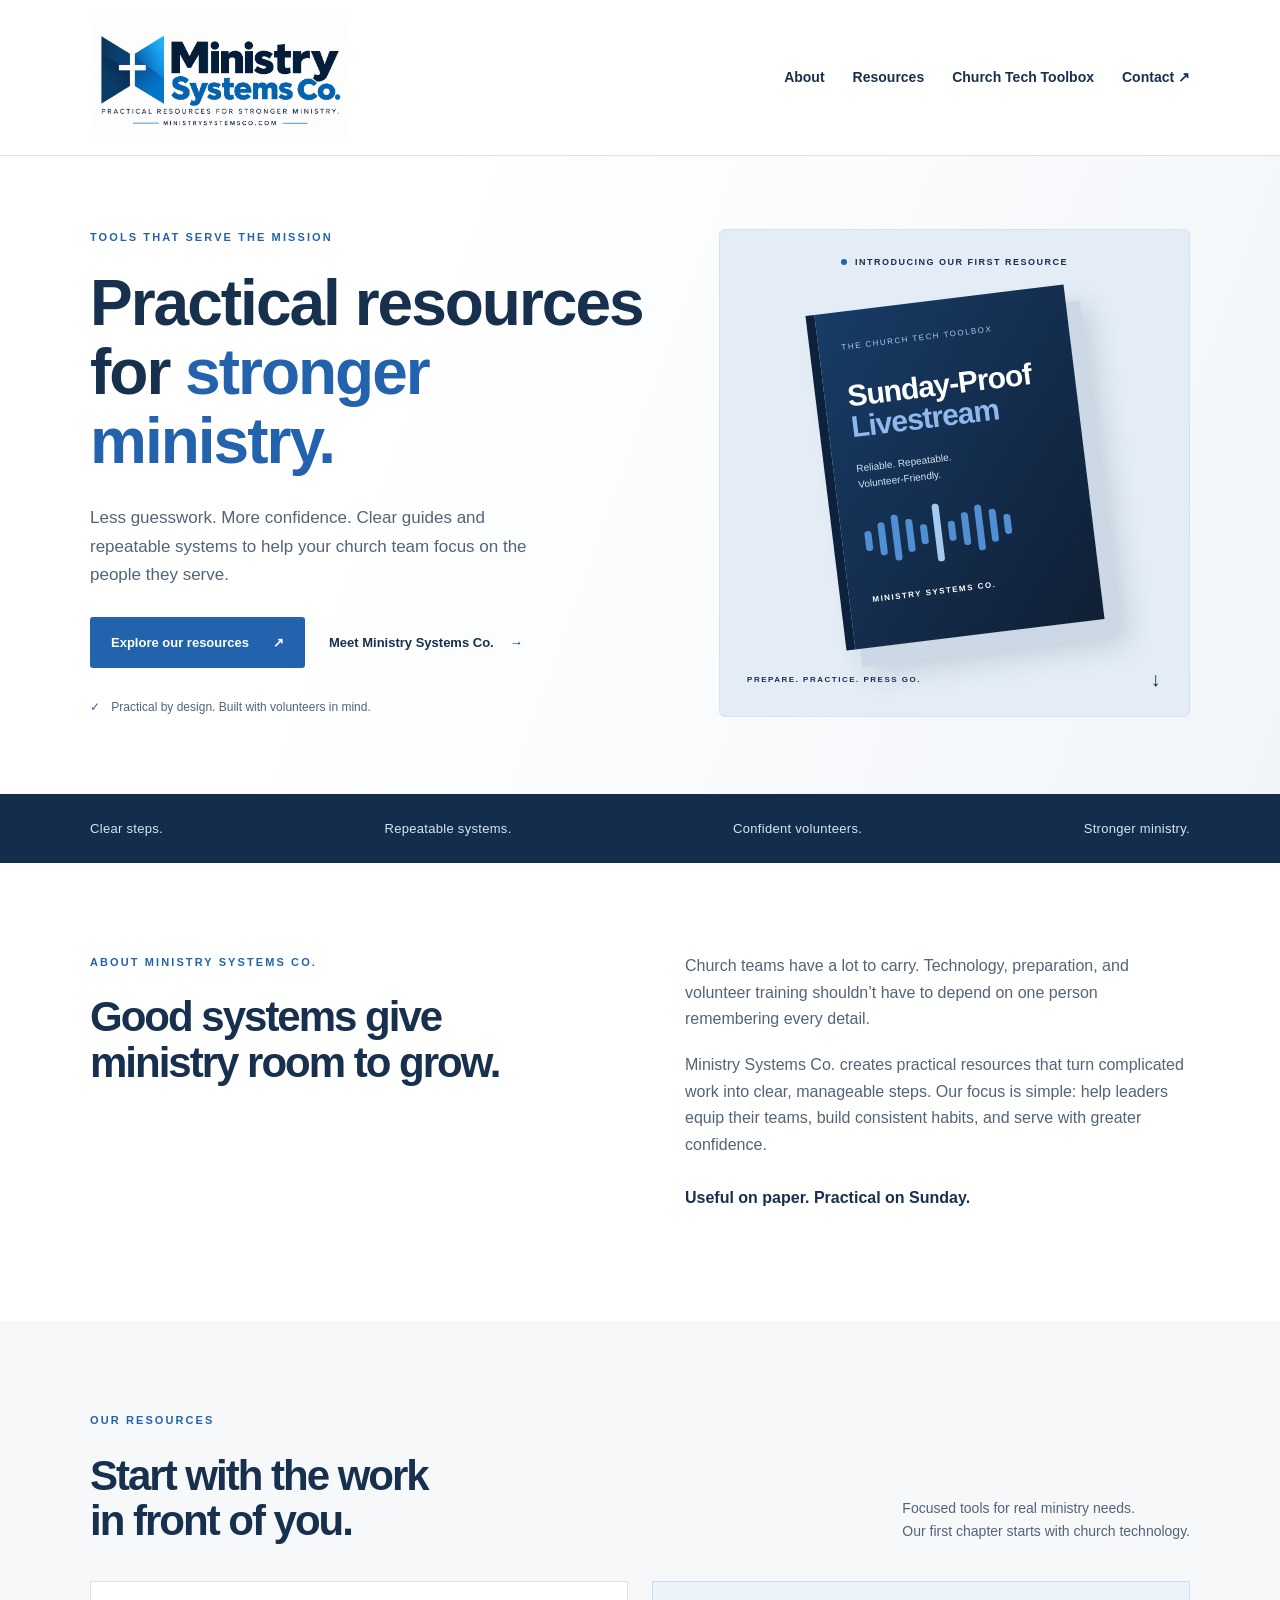
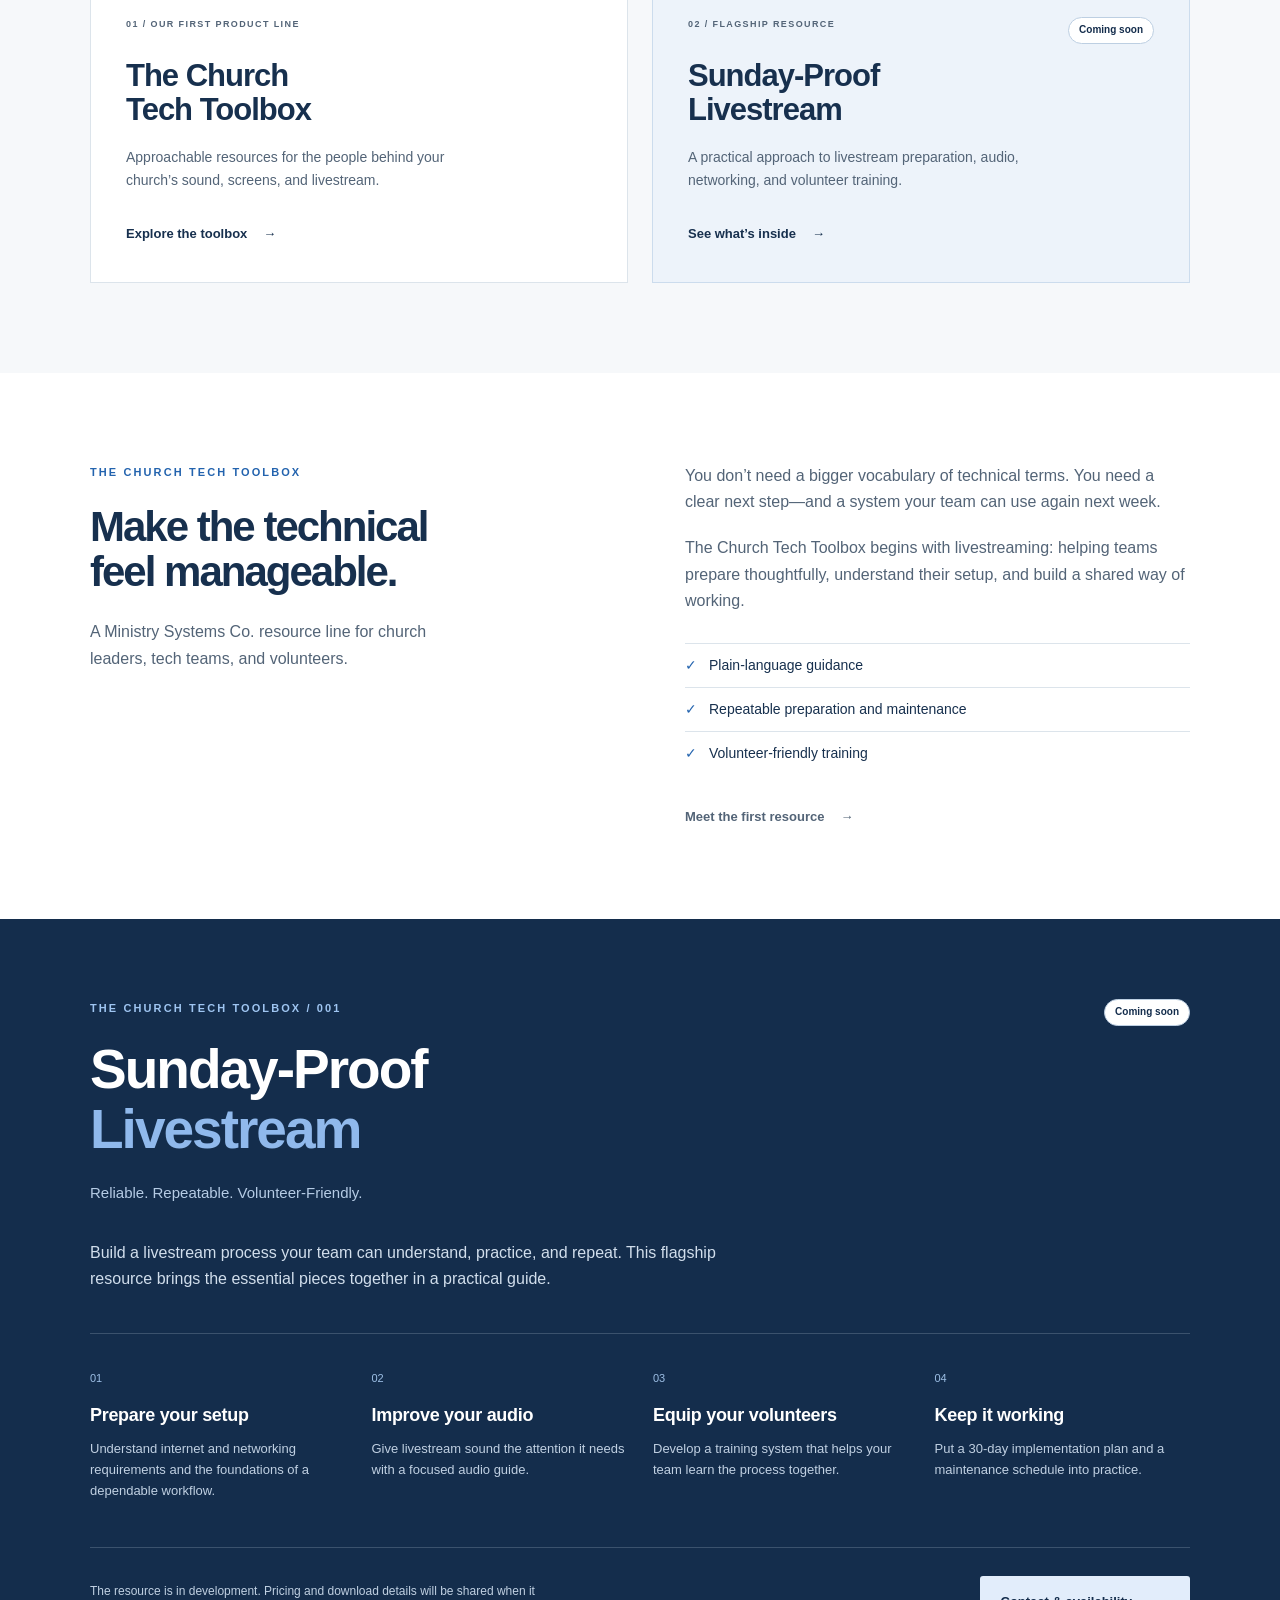
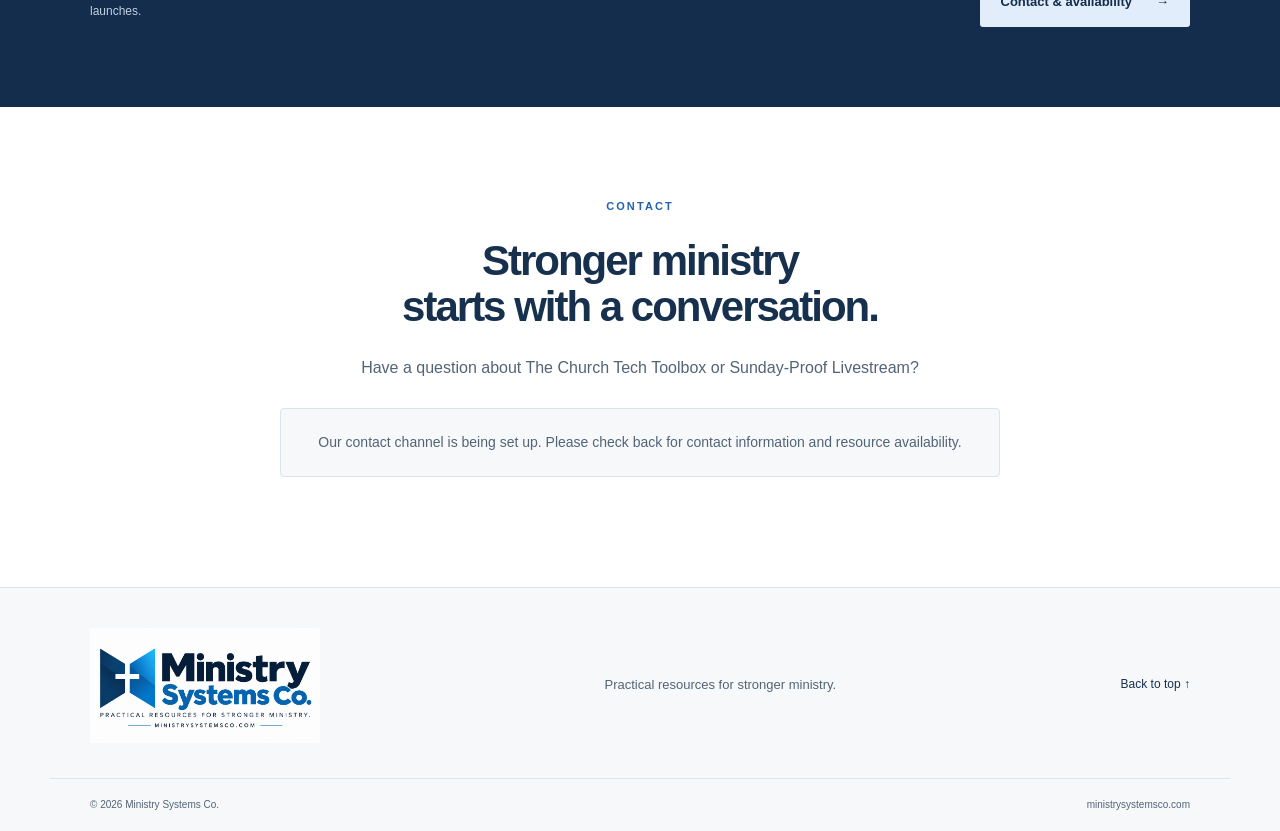
==== index.html @ adc1e9cd "Add first Ministry Systems Co. website" ====
<!doctype html>
<html lang="en">
<head>
<meta charset="utf-8"><meta name="viewport" content="width=device-width,initial-scale=1">
<title>Ministry Systems Co. | Practical resources for stronger ministry.</title>
<meta name="description" content="Practical guides and repeatable systems for church leaders and volunteers. Explore The Church Tech Toolbox and Sunday-Proof Livestream.">
<meta name="theme-color" content="#142d4c"><link rel="canonical" href="https://ministrysystemsco.com/">
<meta property="og:title" content="Ministry Systems Co."><meta property="og:description" content="Practical resources for stronger ministry."><meta property="og:type" content="website"><meta property="og:url" content="https://ministrysystemsco.com/">
<link rel="icon" href="favicon.svg" type="image/svg+xml"><link rel="stylesheet" href="styles.css">
</head>
<body>
<a class="skip" href="#main">Skip to content</a>
<header><div class="wrap header-inner"><a class="brand" href="#home" aria-label="Ministry Systems Co. home"><img class="brand-logo" src="logo.png" alt="Ministry Systems Co. — Practical resources for stronger ministry."></a><nav aria-label="Main navigation"><a href="#about">About</a><a href="#resources">Resources</a><a href="#toolbox">Church Tech Toolbox</a><a href="#contact">Contact <span aria-hidden="true">↗</span></a></nav></div></header>
<main id="main">
<section class="hero" id="home"><div class="wrap hero-grid"><div><p class="eyebrow">TOOLS THAT SERVE THE MISSION</p><h1>Practical resources<br>for <em>stronger<br>ministry.</em></h1><p class="intro">Less guesswork. More confidence. Clear guides and repeatable systems to help your church team focus on the people they serve.</p><div class="actions"><a class="button" href="#resources">Explore our resources <span aria-hidden="true">↗</span></a><a class="text-link" href="#about">Meet Ministry Systems Co. <span aria-hidden="true">→</span></a></div><p class="hero-note"><span aria-hidden="true">✓</span> Practical by design. Built with volunteers in mind.</p></div><div class="feature-art"><div class="art-label"><span class="dot"></span> INTRODUCING OUR FIRST RESOURCE</div><div class="book" role="img" aria-label="Sunday-Proof Livestream concept cover, a Church Tech Toolbox resource"><p class="book-series">THE CHURCH TECH TOOLBOX</p><div class="book-title">Sunday-Proof<br><span>Livestream</span></div><p class="book-subtitle">Reliable. Repeatable.<br>Volunteer-Friendly.</p><div class="signal" aria-hidden="true"><i></i><i></i><i></i><i></i><i></i><i></i><i></i><i></i><i></i><i></i><i></i></div><p class="book-brand">MINISTRY SYSTEMS CO.</p></div><div class="art-bottom"><span>PREPARE. PRACTICE. PRESS GO.</span><a href="#sunday-proof" aria-label="Discover Sunday-Proof Livestream">↓</a></div></div></div></section>
<div class="principles"><div class="wrap"><span>Clear steps.</span><span>Repeatable systems.</span><span>Confident volunteers.</span><span>Stronger ministry.</span></div></div>
<section id="about" class="section wrap two-col"><div><p class="eyebrow">ABOUT MINISTRY SYSTEMS CO.</p><h2>Good systems give<br>ministry room to grow.</h2></div><div class="body-copy"><p>Church teams have a lot to carry. Technology, preparation, and volunteer training shouldn’t have to depend on one person remembering every detail.</p><p>Ministry Systems Co. creates practical resources that turn complicated work into clear, manageable steps. Our focus is simple: help leaders equip their teams, build consistent habits, and serve with greater confidence.</p><p class="statement">Useful on paper. Practical on Sunday.</p></div></section>
<section id="resources" class="section resources"><div class="wrap"><div class="section-heading"><div><p class="eyebrow">OUR RESOURCES</p><h2>Start with the work<br>in front of you.</h2></div><p>Focused tools for real ministry needs.<br>Our first chapter starts with church technology.</p></div><div class="resource-grid"><article class="resource-card"><p class="card-number">01 / OUR FIRST PRODUCT LINE</p><h3>The Church<br>Tech Toolbox</h3><p>Approachable resources for the people behind your church’s sound, screens, and livestream.</p><a class="text-link" href="#toolbox">Explore the toolbox <span aria-hidden="true">→</span></a></article><article class="resource-card featured"><div class="card-top"><p class="card-number">02 / FLAGSHIP RESOURCE</p><span class="badge">Coming soon</span></div><h3>Sunday-Proof<br>Livestream</h3><p>A practical approach to livestream preparation, audio, networking, and volunteer training.</p><a class="text-link" href="#sunday-proof">See what’s inside <span aria-hidden="true">→</span></a></article></div></div></section>
<section id="toolbox" class="section wrap two-col"><div><p class="eyebrow">THE CHURCH TECH TOOLBOX</p><h2>Make the technical<br>feel manageable.</h2><p class="section-intro">A Ministry Systems Co. resource line for church leaders, tech teams, and volunteers.</p></div><div class="body-copy"><p>You don’t need a bigger vocabulary of technical terms. You need a clear next step—and a system your team can use again next week.</p><p>The Church Tech Toolbox begins with livestreaming: helping teams prepare thoughtfully, understand their setup, and build a shared way of working.</p><ul class="check-list"><li>Plain-language guidance</li><li>Repeatable preparation and maintenance</li><li>Volunteer-friendly training</li></ul><a class="text-link" href="#sunday-proof">Meet the first resource <span aria-hidden="true">→</span></a></div></section>
<section id="sunday-proof" class="product-section"><div class="wrap"><div class="product-heading"><div><p class="eyebrow">THE CHURCH TECH TOOLBOX / 001</p><h2>Sunday-Proof<br><em>Livestream</em></h2><p class="product-motto">Reliable. Repeatable. Volunteer-Friendly.</p></div><span class="badge">Coming soon</span></div><p class="product-intro">Build a livestream process your team can understand, practice, and repeat. This flagship resource brings the essential pieces together in a practical guide.</p><div class="topic-grid"><article><span>01</span><h3>Prepare your setup</h3><p>Understand internet and networking requirements and the foundations of a dependable workflow.</p></article><article><span>02</span><h3>Improve your audio</h3><p>Give livestream sound the attention it needs with a focused audio guide.</p></article><article><span>03</span><h3>Equip your volunteers</h3><p>Develop a training system that helps your team learn the process together.</p></article><article><span>04</span><h3>Keep it working</h3><p>Put a 30-day implementation plan and a maintenance schedule into practice.</p></article></div><div class="product-bottom"><p>The resource is in development. Pricing and download details will be shared when it launches.</p><a class="button light" href="#contact">Contact &amp; availability <span aria-hidden="true">→</span></a></div></div></section>
<section class="section wrap contact" id="contact"><p class="eyebrow">CONTACT</p><h2>Stronger ministry<br>starts with a conversation.</h2><p>Have a question about The Church Tech Toolbox or Sunday-Proof Livestream?</p><!-- Replace this paragraph with a verified mailto link when your contact mailbox is ready. --><p class="contact-status">Our contact channel is being set up. Please check back for contact information and resource availability.</p></section>
</main>
<footer><div class="wrap footer-inner"><a class="brand" href="#home"><img class="brand-logo" src="logo.png" alt="Ministry Systems Co. — Practical resources for stronger ministry."></a><p>Practical resources for stronger ministry.</p><a href="#home">Back to top ↑</a></div><div class="wrap footer-bottom"><span>© 2026 Ministry Systems Co.</span><span>ministrysystemsco.com</span></div></footer>
</body></html>
---- styles.css ----
:root{--navy:#142d4c;--blue:#2363ae;--ink:#17304e;--muted:#536477;--paper:#f6f8fa;--line:#dce4eb}*{box-sizing:border-box}html{scroll-behavior:smooth;scroll-padding-top:24px}body{margin:0;color:var(--ink);background:white;font-family:Arial,Helvetica,sans-serif;line-height:1.65}a{color:inherit;text-decoration:none}a:focus-visible{outline:3px solid #3786dc;outline-offset:6px}a:hover{text-decoration:underline}p{margin:0 0 20px}.wrap{max-width:1180px;margin:auto;padding-left:40px;padding-right:40px}.skip{position:absolute;top:-100px;padding:12px;background:white;z-index:10}.skip:focus{top:0}header{border-bottom:1px solid var(--line)}.header-inner{min-height:108px;display:flex;align-items:center;justify-content:space-between;gap:30px}.brand{display:flex;align-items:center;gap:12px;font-size:19px;font-weight:700;line-height:1.12;letter-spacing:-.5px}.brand-mark{display:flex;align-items:center;justify-content:center;background:var(--navy);color:white;width:48px;height:48px;border-radius:5px;font-size:29px;position:relative}.brand-mark span{font-size:16px;color:#8bbcf5;position:absolute;top:4px;right:4px}nav{display:flex;gap:28px;font-size:14px;font-weight:600}.hero{background:linear-gradient(110deg,#fff 30%,#f1f5f9);padding:72px 0 76px}.hero-grid{display:grid;grid-template-columns:1.2fr 1fr;gap:64px;align-items:center}.eyebrow{color:var(--blue);font-size:11px;letter-spacing:2.1px;font-weight:700;margin-bottom:23px}h1,h2,h3{margin:0;font-weight:600;letter-spacing:-2px;line-height:1.08}h1{font-size:64px}em{font-style:normal;color:var(--blue)}.intro{max-width:480px;font-size:17px;color:var(--muted);margin:28px 0}.actions{display:flex;align-items:center;gap:24px;flex-wrap:wrap}.button{background:var(--blue);color:white;padding:15px 21px;display:inline-flex;align-items:center;gap:24px;border-radius:3px;font-size:13px;font-weight:700}.button:hover{background:#194e8d;text-decoration:none}.text-link{font-size:13px;font-weight:700;display:inline-flex;gap:16px;align-items:center}.hero-note{font-size:12px;color:var(--muted);margin:30px 0 0}.hero-note span{color:var(--blue);margin-right:8px}.feature-art{background:#e4edf5;border:1px solid #d6e2ed;border-radius:6px;padding:25px 27px 20px;min-height:470px;display:flex;flex-direction:column;align-items:center;position:relative;overflow:hidden}.art-label{font-size:9px;letter-spacing:1.5px;font-weight:700;display:flex;gap:8px;align-items:center}.dot{width:6px;height:6px;border-radius:50%;background:var(--blue)}.book{width:260px;min-height:337px;transform:rotate(-7deg);margin:30px 0 27px;color:white;background:linear-gradient(130deg,#173c66,#101f35);border-left:9px solid #0c213b;padding:29px 23px 18px;box-shadow:14px 18px 0 #ccd8e5,20px 25px 28px #203d5a30;position:relative}.book-series{font-size:8px;letter-spacing:1.5px;color:#afc8e6;margin-bottom:27px}.book-title{font-size:30px;letter-spacing:-1px;font-weight:700;line-height:1.04}.book-title span{color:#8fb8ee}.book-subtitle{font-size:10px;color:#d4e2f4;line-height:1.6;margin-top:18px}.book-brand{font-size:8px;font-weight:700;letter-spacing:1.5px;margin:23px 0 0}.signal{height:58px;display:flex;gap:7px;align-items:center}.signal i{display:block;width:7px;height:20px;background:#518fd3;border-radius:3px}.signal i:nth-child(3n){height:46px}.signal i:nth-child(2n){height:33px}.signal i:nth-child(6){height:58px;background:#a5c9ef}.art-bottom{width:100%;display:flex;justify-content:space-between;align-items:center;font-size:8px;font-weight:700;letter-spacing:1.5px}.art-bottom a{font-size:20px}.principles{background:var(--navy);color:#d7e5f5}.principles .wrap{display:flex;justify-content:space-between;padding-top:24px;padding-bottom:24px;font-size:13px;letter-spacing:.3px}.section{padding-top:90px;padding-bottom:90px}h2{font-size:42px}.two-col{display:grid;grid-template-columns:1fr 1fr;gap:90px}.body-copy{color:var(--muted);font-size:16px}.statement{color:var(--ink);font-weight:700;margin-top:27px}.resources{background:var(--paper)}.section-heading{display:flex;justify-content:space-between;align-items:end;gap:30px;margin-bottom:38px}.section-heading>p{font-size:14px;color:var(--muted);margin-bottom:0}.resource-grid{display:grid;grid-template-columns:1fr 1fr;gap:24px}.resource-card{border:1px solid var(--line);background:white;padding:35px}.card-number{font-size:9px;color:var(--muted);letter-spacing:1.4px;font-weight:700;margin-bottom:27px}h3{font-size:31px;letter-spacing:-1px}.resource-card>p:not(.card-number){font-size:14px;color:var(--muted);max-width:350px;margin:20px 0 28px}.featured{background:#edf3fa;border-color:#ccdced}.card-top{display:flex;align-items:start;justify-content:space-between;gap:12px}.badge{white-space:nowrap;display:inline-block;border:1px solid #bdcfe2;background:#fff;color:var(--navy);padding:4px 10px;font-size:10px;border-radius:20px;font-weight:700}.section-intro{margin-top:25px;color:var(--muted);max-width:350px}.check-list{list-style:none;padding:0;margin:28px 0}.check-list li{padding:10px 0;border-top:1px solid var(--line);font-size:14px;color:var(--ink)}.check-list li:before{content:'✓';color:var(--blue);margin-right:12px}.product-section{background:var(--navy);color:white;padding:80px 0}.product-section .eyebrow{color:#9fc5f1}.product-heading{display:flex;align-items:start;justify-content:space-between}.product-heading h2{font-size:55px}.product-heading em{color:#90b9ec}.product-motto{color:#b6cce5;font-size:15px;margin:22px 0}.product-intro{max-width:670px;color:#d1deec;font-size:16px;margin:12px 0 40px}.topic-grid{display:grid;grid-template-columns:repeat(4,1fr);gap:26px;border-top:1px solid #3b526d;padding-top:30px}.topic-grid article>span{color:#9dbfe5;font-size:11px}.topic-grid h3{font-size:18px;letter-spacing:-.3px;margin:16px 0 12px}.topic-grid p{font-size:13px;color:#c0d0e2}.product-bottom{border-top:1px solid #3b526d;padding-top:28px;margin-top:25px;display:flex;align-items:center;justify-content:space-between;gap:35px}.product-bottom p{font-size:12px;color:#c0d0e2;max-width:480px;margin:0}.button.light{background:#e2edfb;color:var(--navy)}.button.light:hover{background:white}.contact{text-align:center;max-width:800px}.contact>p:not(.eyebrow){color:var(--muted);margin-top:26px}.contact-status{font-size:14px;background:var(--paper);border:1px solid var(--line);padding:22px;border-radius:4px}footer{background:var(--paper);border-top:1px solid var(--line)}.footer-inner{display:flex;align-items:center;justify-content:space-between;gap:24px;padding-top:40px;padding-bottom:35px}.footer-inner p{font-size:13px;color:var(--muted);margin:0}.footer-inner>a:last-child{font-size:12px}.footer-bottom{display:flex;justify-content:space-between;border-top:1px solid var(--line);padding-top:18px;padding-bottom:18px;font-size:10px;color:var(--muted)}
@media(max-width:1000px){h1{font-size:51px}.hero-grid{gap:35px}.wrap{padding-left:28px;padding-right:28px}.two-col{gap:45px}nav{gap:17px;font-size:12px}.topic-grid{grid-template-columns:1fr 1fr}.section-heading>p{max-width:260px}}
@media(max-width:700px){.wrap{padding-left:22px;padding-right:22px}.header-inner{padding-top:22px;padding-bottom:18px;display:block;min-height:0}.brand{font-size:17px}.brand-mark{width:42px;height:42px}nav{margin-top:22px;flex-wrap:wrap;gap:12px 22px;font-size:12px}.hero{padding:44px 0}.hero-grid,.two-col,.resource-grid{grid-template-columns:1fr}.hero-grid{gap:35px}h1{font-size:48px}.intro{font-size:16px}.hero-note{font-size:11px}.feature-art{min-height:450px}.principles .wrap{display:grid;grid-template-columns:1fr 1fr;gap:12px;font-size:11px}.section{padding-top:58px;padding-bottom:58px}h2{font-size:34px}.two-col{gap:28px}.section-heading{display:block}.section-heading>p{margin-top:22px;max-width:none}.resource-card{padding:27px}.card-top{gap:8px}.card-top .card-number{max-width:150px}.product-section{padding:58px 0}.product-heading h2{font-size:41px}.product-heading{gap:16px}.product-heading .badge{margin-top:4px}.topic-grid{gap:20px}.product-bottom{display:block}.product-bottom .button{margin-top:23px}.footer-inner{flex-wrap:wrap}.footer-inner p{width:100%;order:3;font-size:12px}.footer-bottom{gap:12px}.contact h2{font-size:34px}}
@media(prefers-reduced-motion:reduce){html{scroll-behavior:auto}}

/* Approved logo, preserved in its original form. */
.brand-logo{display:block;width:260px;max-width:100%;height:auto}.header-inner{min-height:155px}.footer-inner .brand-logo{width:230px}@media(max-width:700px){.brand-logo{width:250px}.header-inner{min-height:0}.footer-inner .brand-logo{width:230px}}
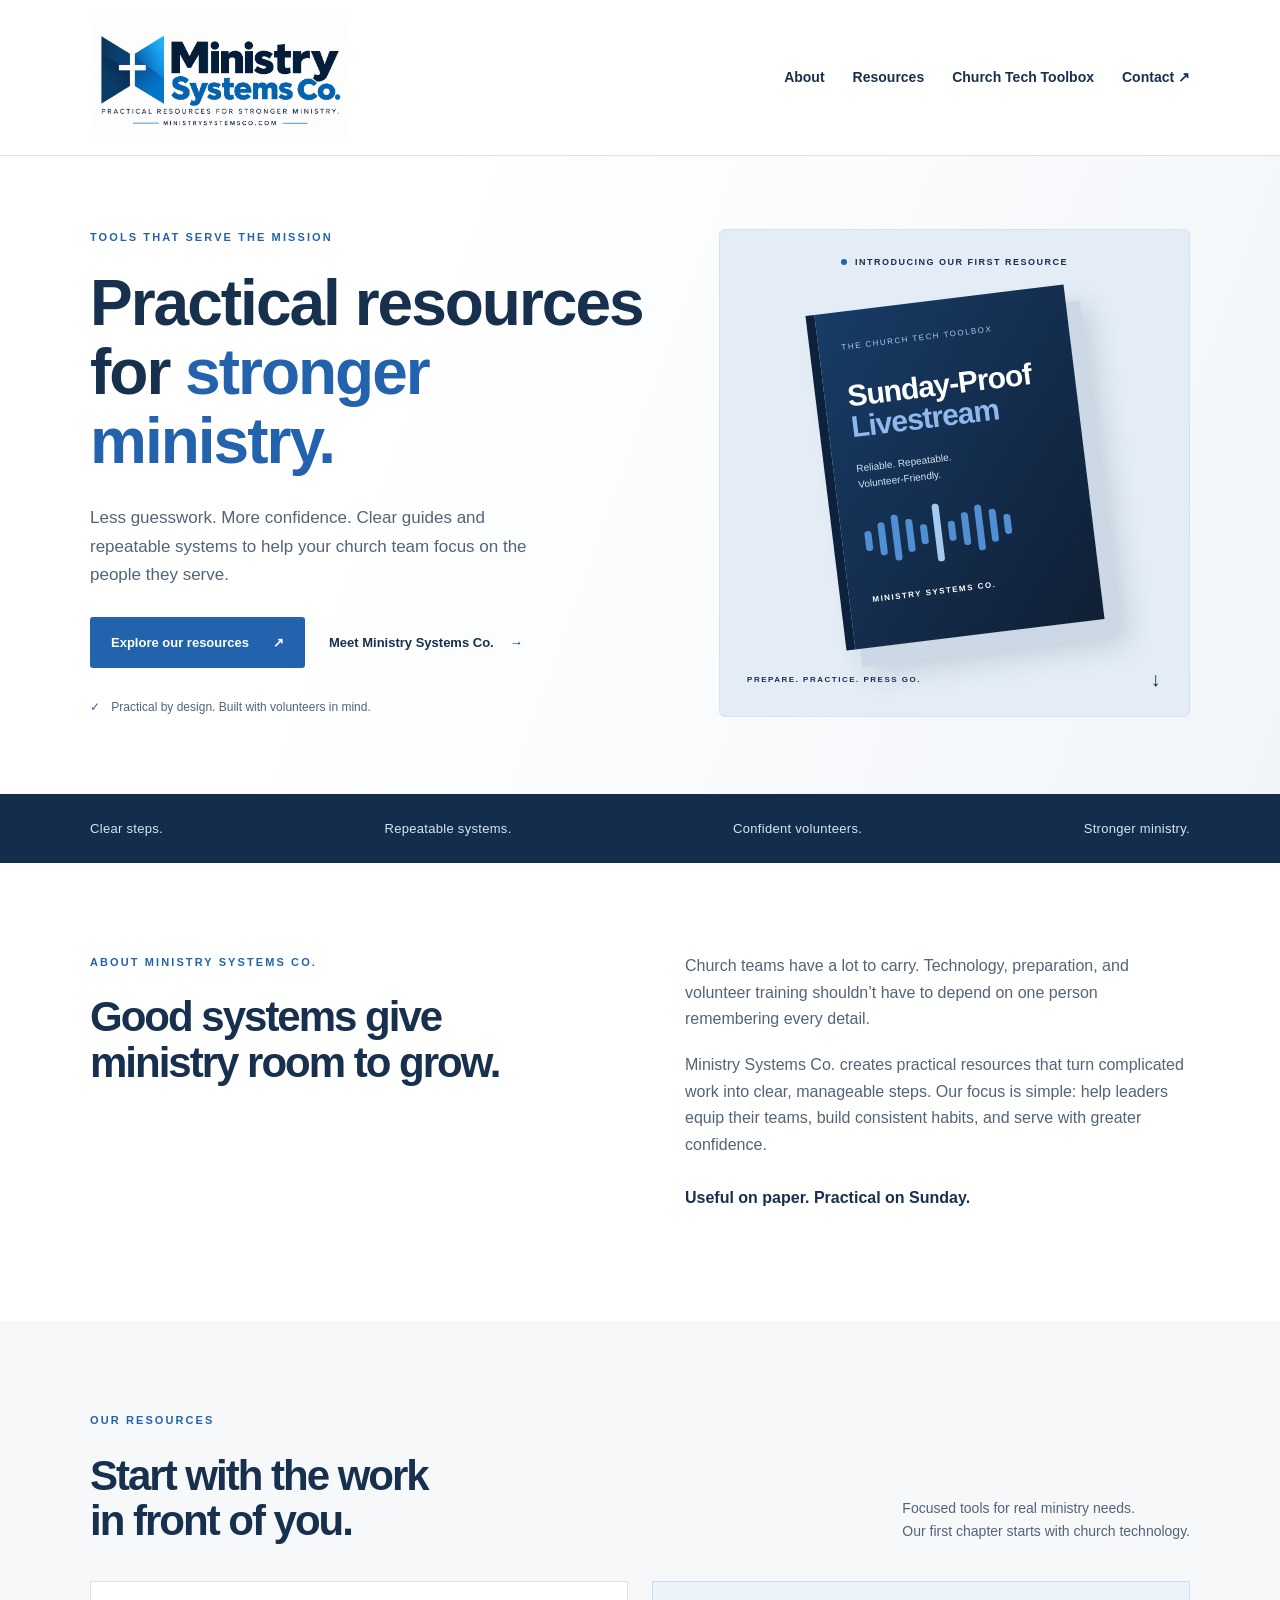
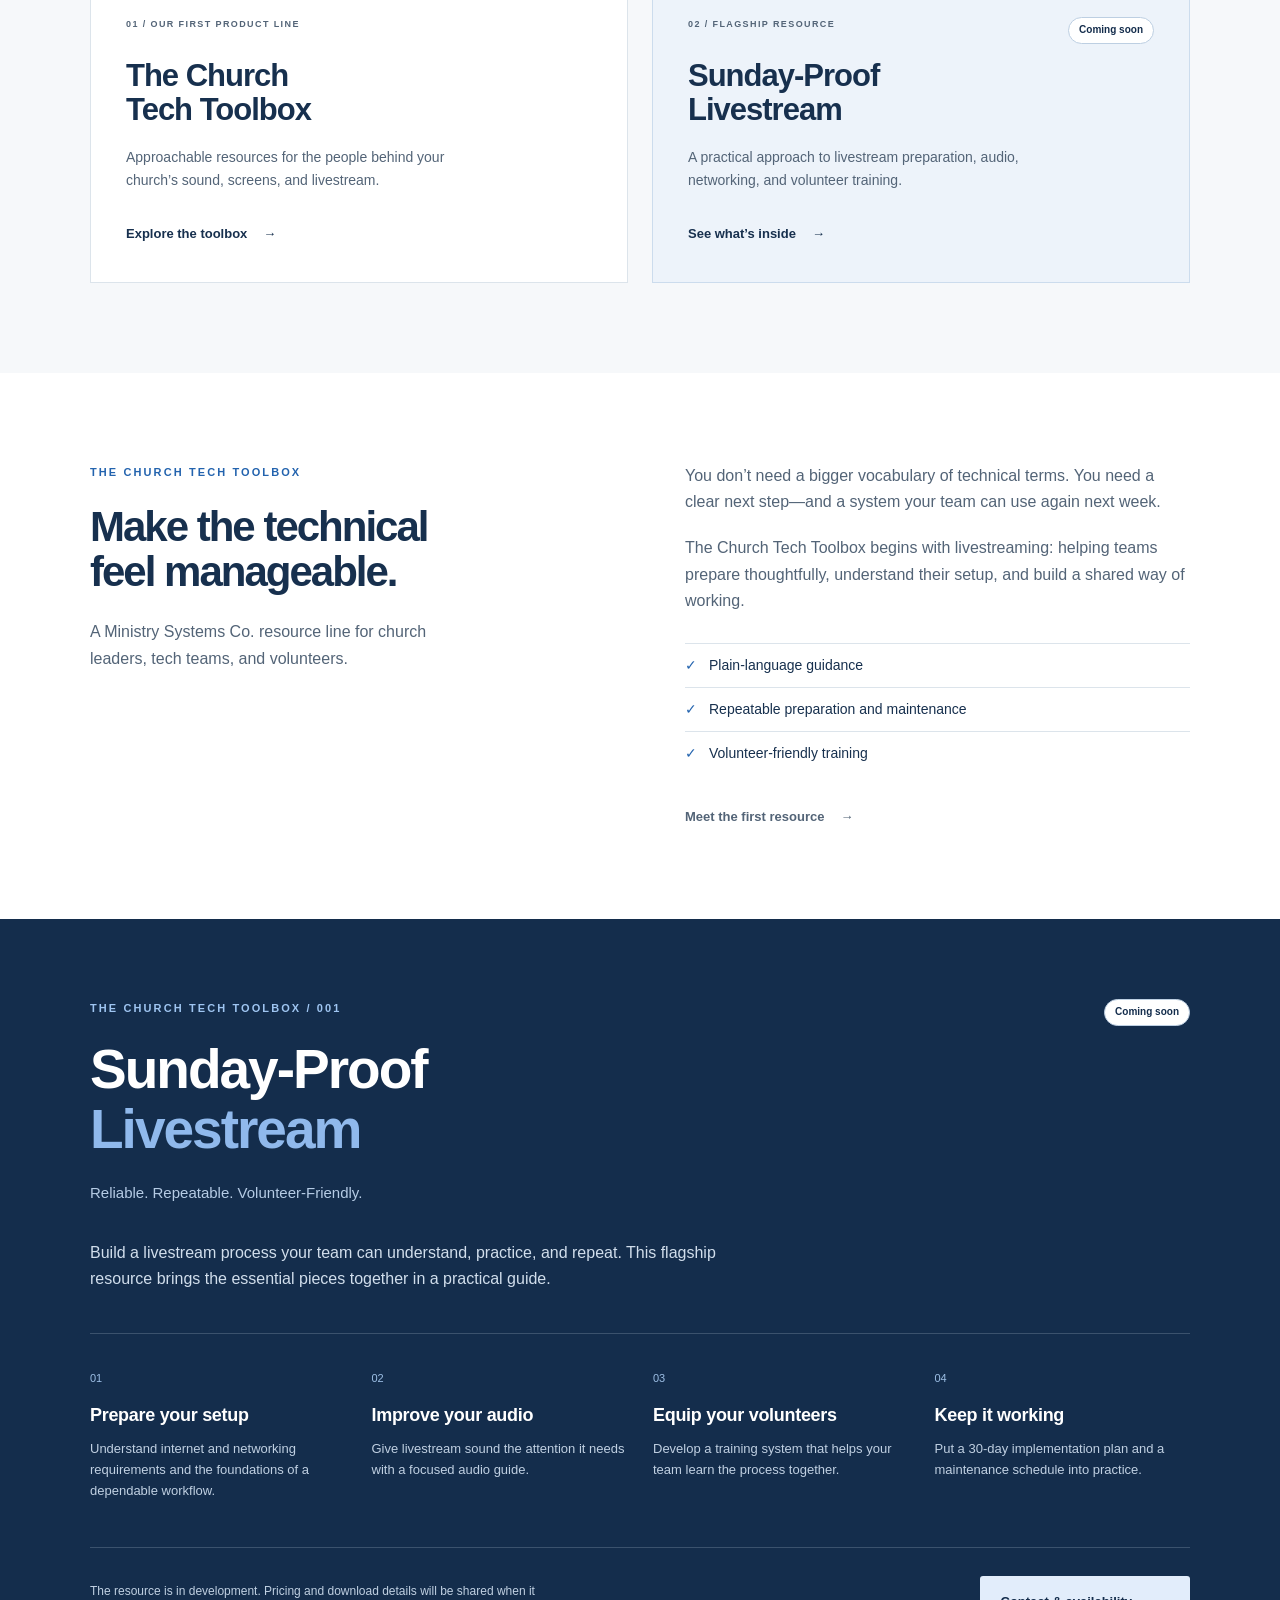
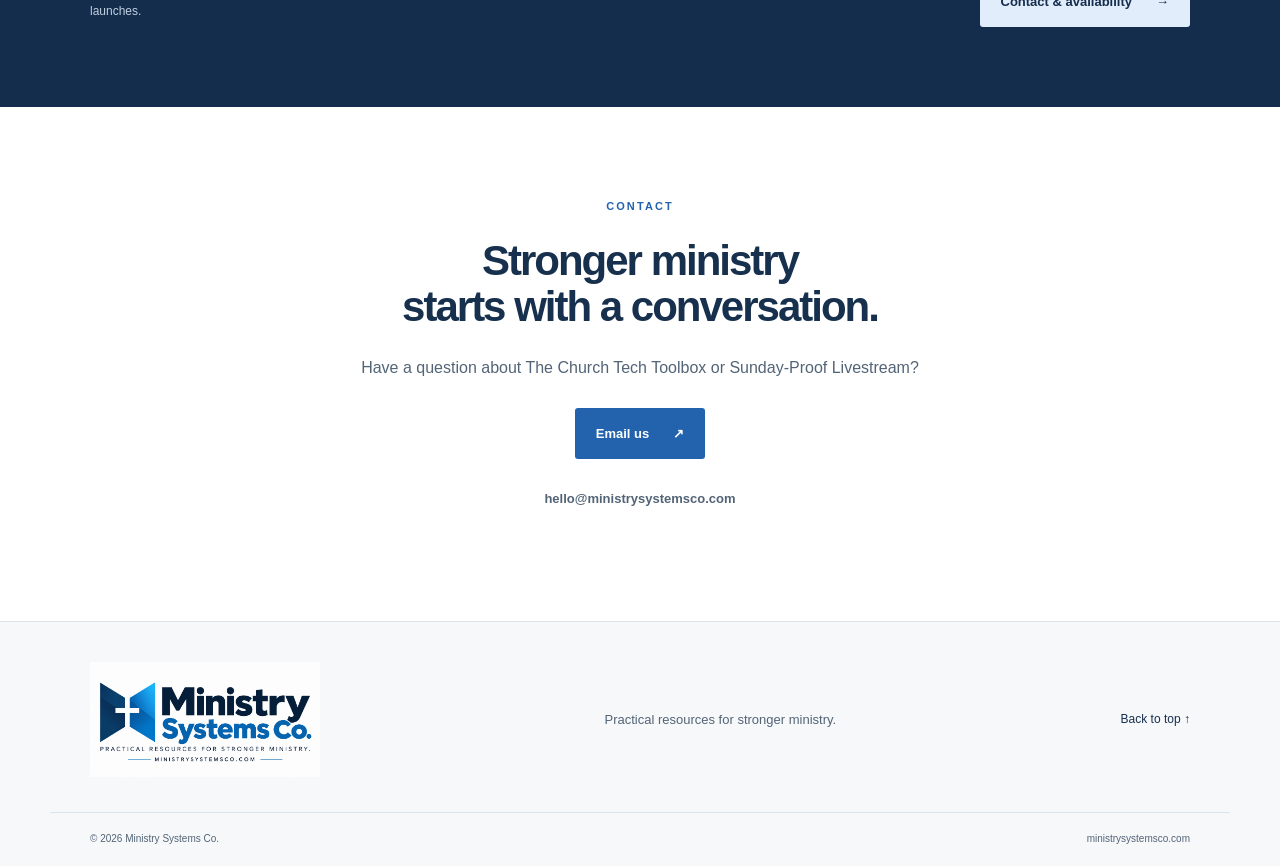
==== commit c3aaa093: "Add files via upload" ====
--- a/index.html
+++ b/index.html
@@ -18,7 +18,7 @@
 <section id="resources" class="section resources"><div class="wrap"><div class="section-heading"><div><p class="eyebrow">OUR RESOURCES</p><h2>Start with the work<br>in front of you.</h2></div><p>Focused tools for real ministry needs.<br>Our first chapter starts with church technology.</p></div><div class="resource-grid"><article class="resource-card"><p class="card-number">01 / OUR FIRST PRODUCT LINE</p><h3>The Church<br>Tech Toolbox</h3><p>Approachable resources for the people behind your church’s sound, screens, and livestream.</p><a class="text-link" href="#toolbox">Explore the toolbox <span aria-hidden="true">→</span></a></article><article class="resource-card featured"><div class="card-top"><p class="card-number">02 / FLAGSHIP RESOURCE</p><span class="badge">Coming soon</span></div><h3>Sunday-Proof<br>Livestream</h3><p>A practical approach to livestream preparation, audio, networking, and volunteer training.</p><a class="text-link" href="#sunday-proof">See what’s inside <span aria-hidden="true">→</span></a></article></div></div></section>
 <section id="toolbox" class="section wrap two-col"><div><p class="eyebrow">THE CHURCH TECH TOOLBOX</p><h2>Make the technical<br>feel manageable.</h2><p class="section-intro">A Ministry Systems Co. resource line for church leaders, tech teams, and volunteers.</p></div><div class="body-copy"><p>You don’t need a bigger vocabulary of technical terms. You need a clear next step—and a system your team can use again next week.</p><p>The Church Tech Toolbox begins with livestreaming: helping teams prepare thoughtfully, understand their setup, and build a shared way of working.</p><ul class="check-list"><li>Plain-language guidance</li><li>Repeatable preparation and maintenance</li><li>Volunteer-friendly training</li></ul><a class="text-link" href="#sunday-proof">Meet the first resource <span aria-hidden="true">→</span></a></div></section>
 <section id="sunday-proof" class="product-section"><div class="wrap"><div class="product-heading"><div><p class="eyebrow">THE CHURCH TECH TOOLBOX / 001</p><h2>Sunday-Proof<br><em>Livestream</em></h2><p class="product-motto">Reliable. Repeatable. Volunteer-Friendly.</p></div><span class="badge">Coming soon</span></div><p class="product-intro">Build a livestream process your team can understand, practice, and repeat. This flagship resource brings the essential pieces together in a practical guide.</p><div class="topic-grid"><article><span>01</span><h3>Prepare your setup</h3><p>Understand internet and networking requirements and the foundations of a dependable workflow.</p></article><article><span>02</span><h3>Improve your audio</h3><p>Give livestream sound the attention it needs with a focused audio guide.</p></article><article><span>03</span><h3>Equip your volunteers</h3><p>Develop a training system that helps your team learn the process together.</p></article><article><span>04</span><h3>Keep it working</h3><p>Put a 30-day implementation plan and a maintenance schedule into practice.</p></article></div><div class="product-bottom"><p>The resource is in development. Pricing and download details will be shared when it launches.</p><a class="button light" href="#contact">Contact &amp; availability <span aria-hidden="true">→</span></a></div></div></section>
-<section class="section wrap contact" id="contact"><p class="eyebrow">CONTACT</p><h2>Stronger ministry<br>starts with a conversation.</h2><p>Have a question about The Church Tech Toolbox or Sunday-Proof Livestream?</p><!-- Replace this paragraph with a verified mailto link when your contact mailbox is ready. --><p class="contact-status">Our contact channel is being set up. Please check back for contact information and resource availability.</p></section>
+<section class="section wrap contact" id="contact"><p class="eyebrow">CONTACT</p><h2>Stronger ministry<br>starts with a conversation.</h2><p>Have a question about The Church Tech Toolbox or Sunday-Proof Livestream?</p><p><a class="button" href="mailto:hello@ministrysystemsco.com">Email us <span aria-hidden="true">↗</span></a></p><p><a class="text-link" href="mailto:hello@ministrysystemsco.com">hello@ministrysystemsco.com</a></p></section>
 </main>
 <footer><div class="wrap footer-inner"><a class="brand" href="#home"><img class="brand-logo" src="logo.png" alt="Ministry Systems Co. — Practical resources for stronger ministry."></a><p>Practical resources for stronger ministry.</p><a href="#home">Back to top ↑</a></div><div class="wrap footer-bottom"><span>© 2026 Ministry Systems Co.</span><span>ministrysystemsco.com</span></div></footer>
 </body></html>
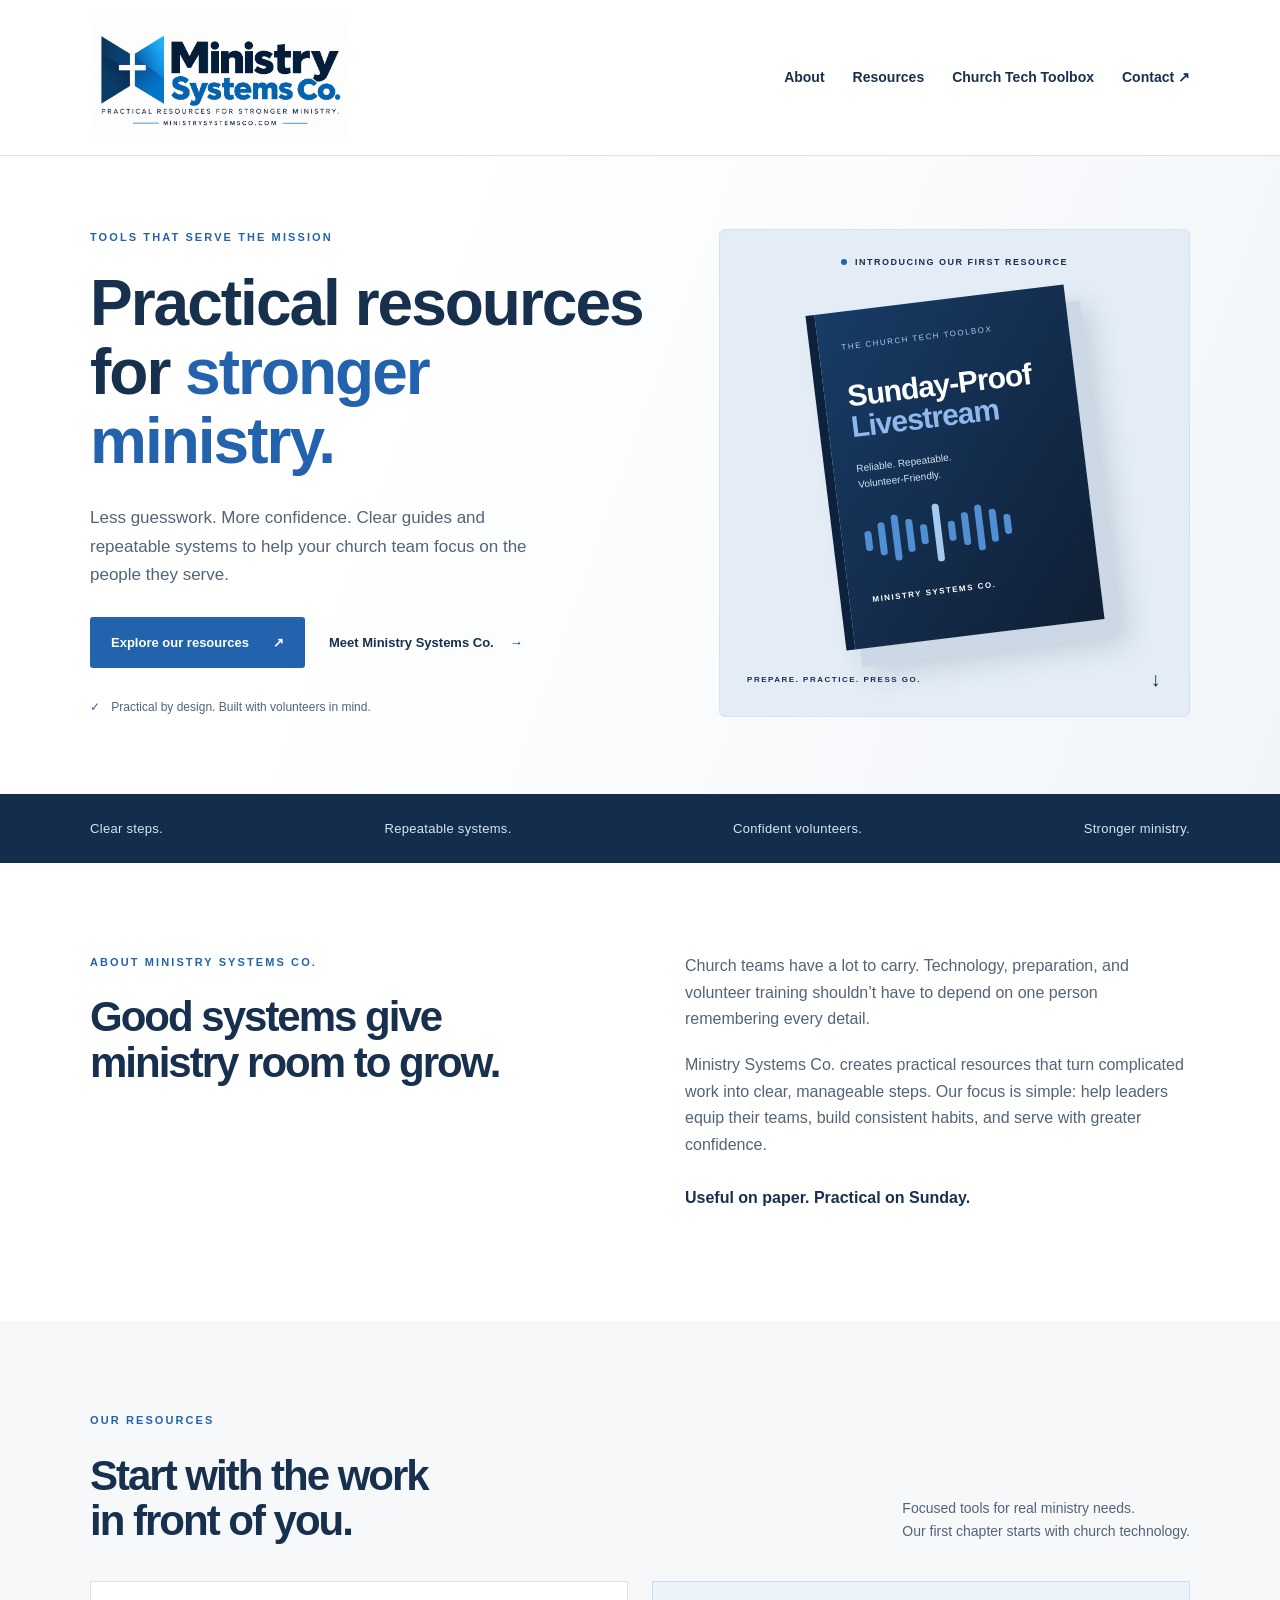
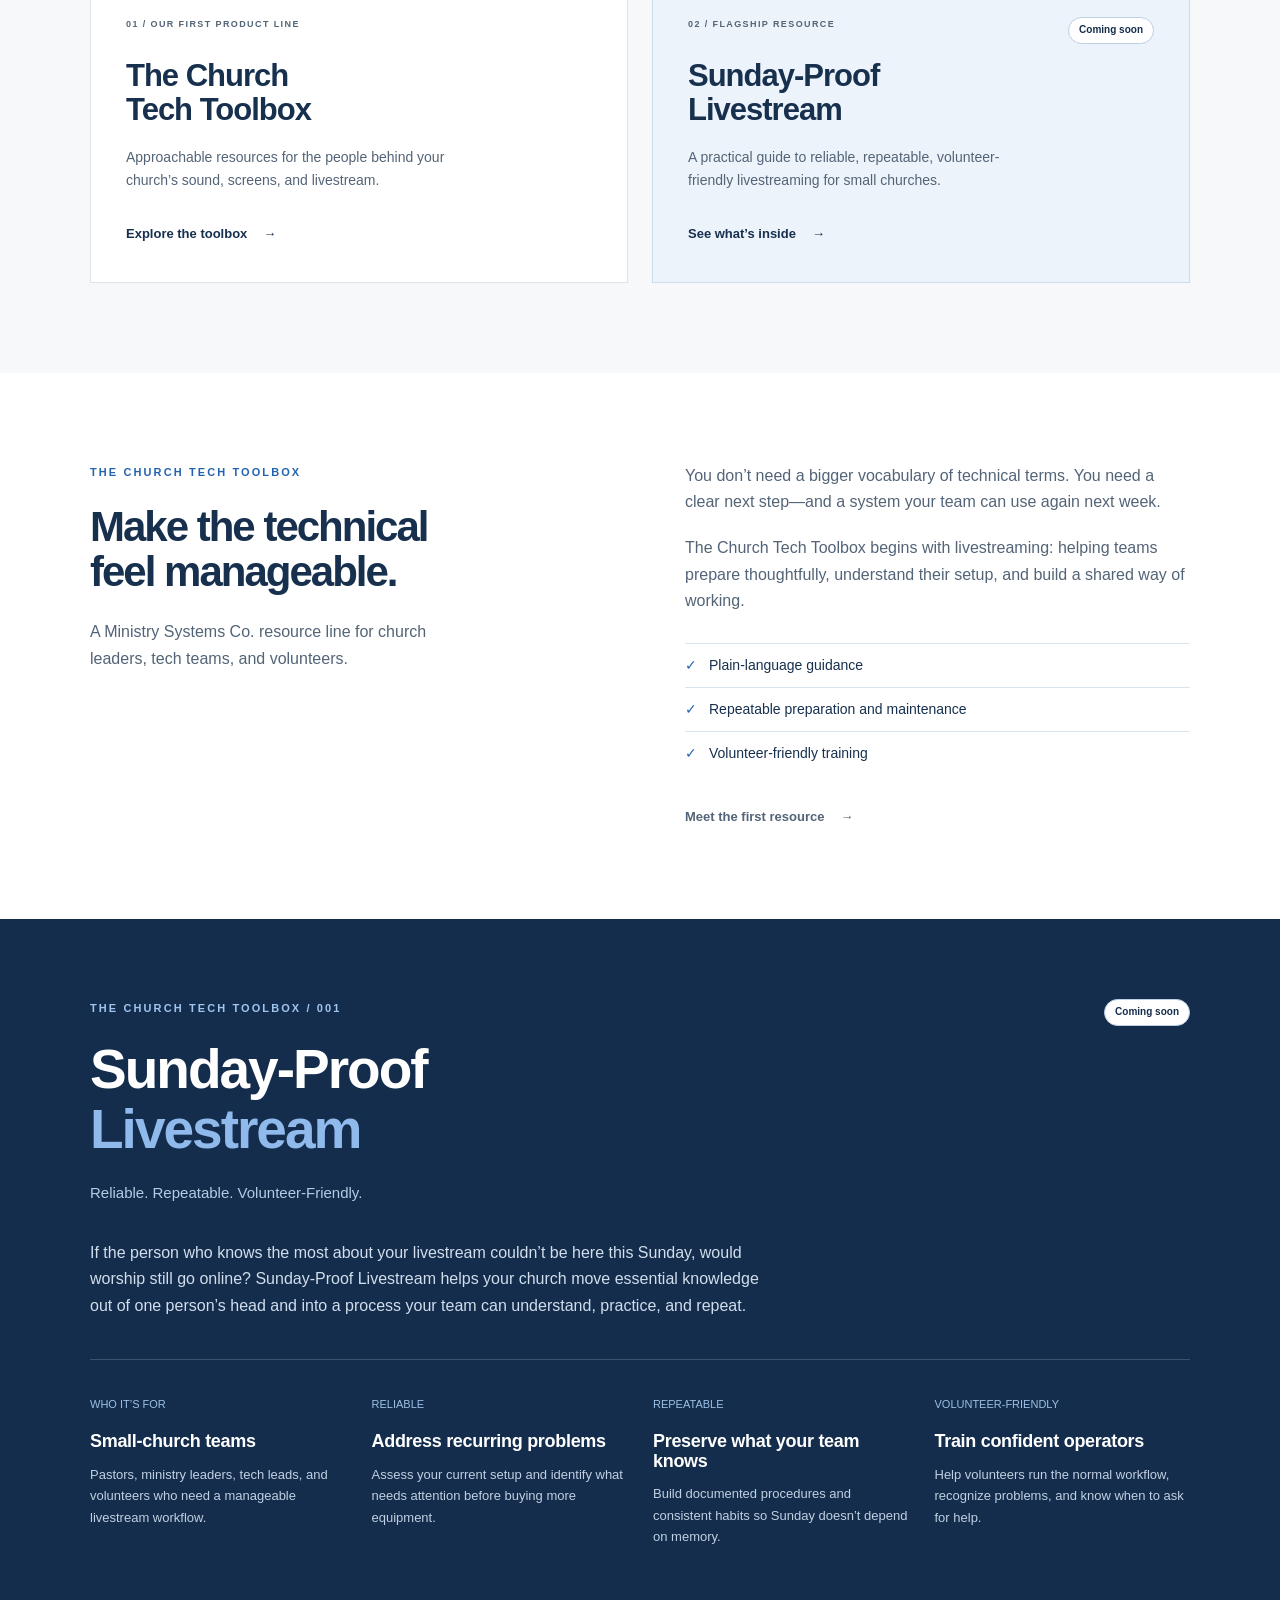
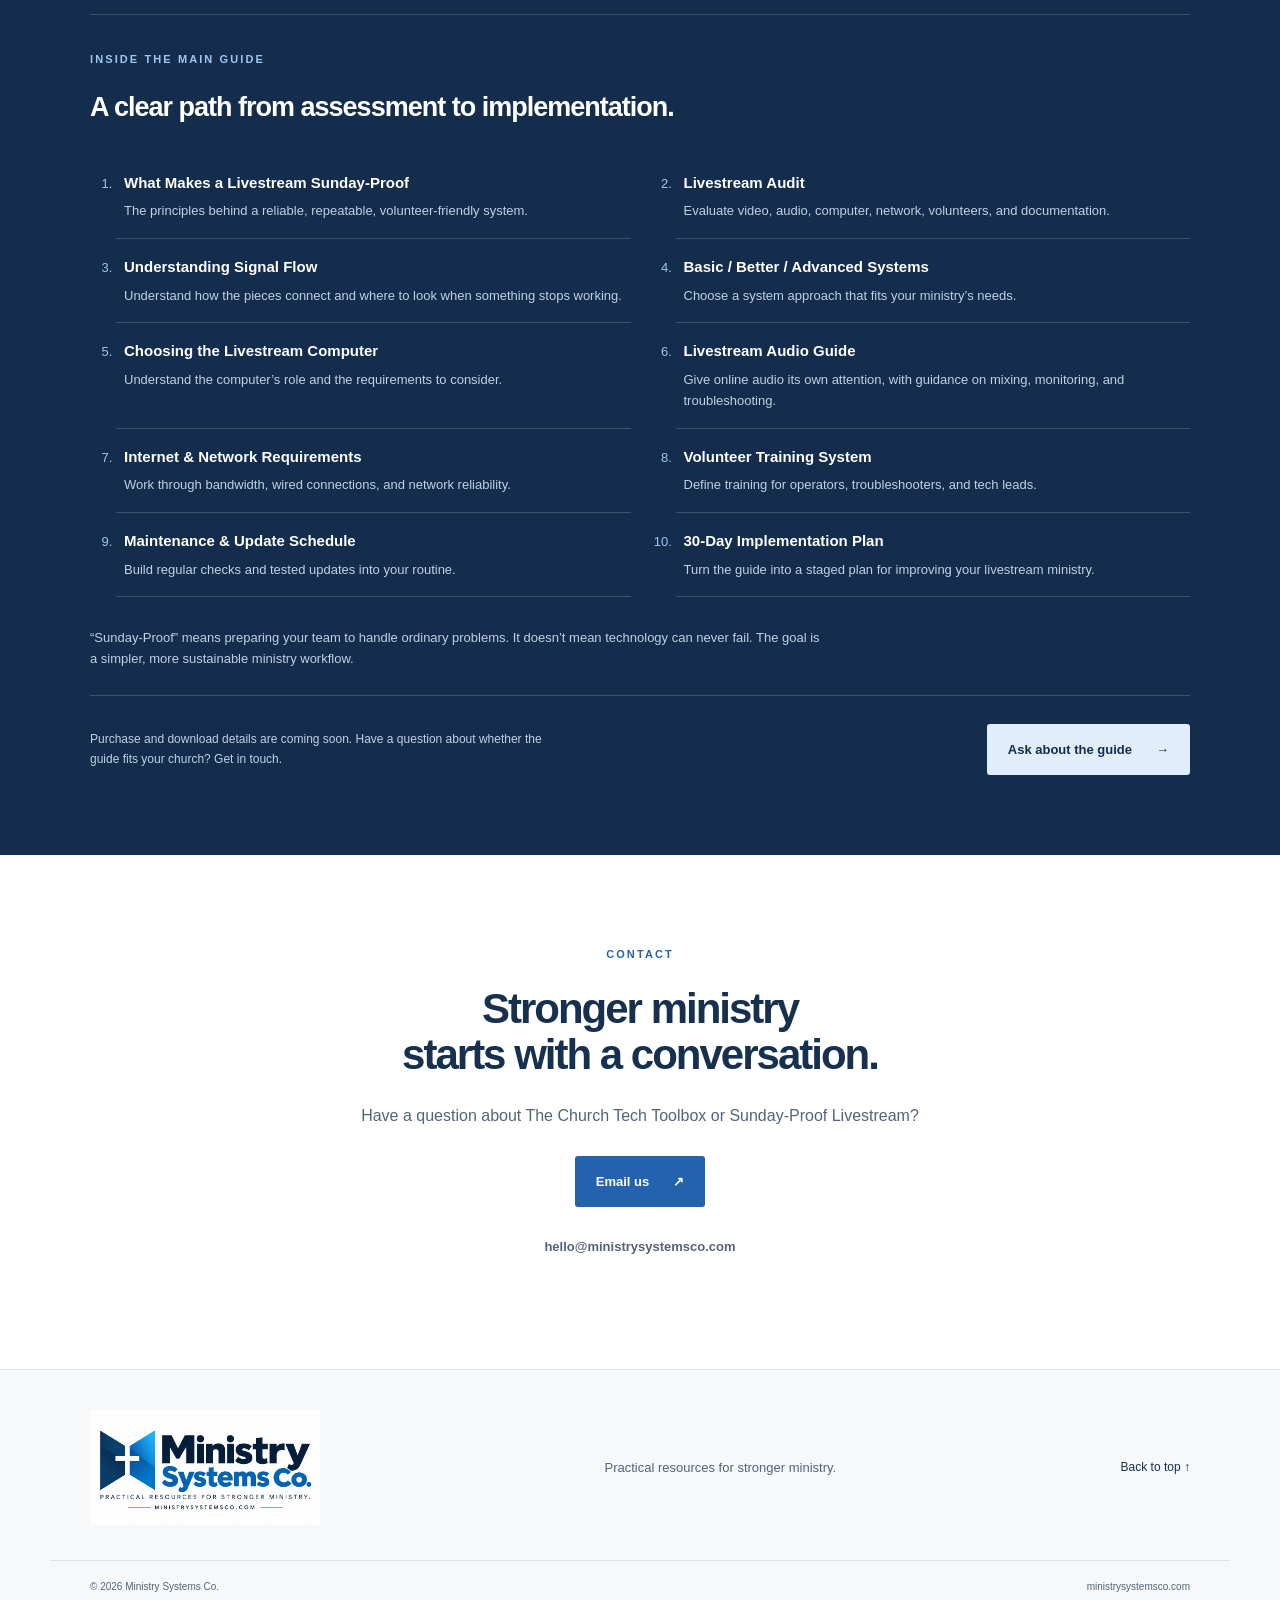
==== commit 140a5924: "Add files via upload" ====
--- a/index.html
+++ b/index.html
@@ -15,9 +15,12 @@
 <section class="hero" id="home"><div class="wrap hero-grid"><div><p class="eyebrow">TOOLS THAT SERVE THE MISSION</p><h1>Practical resources<br>for <em>stronger<br>ministry.</em></h1><p class="intro">Less guesswork. More confidence. Clear guides and repeatable systems to help your church team focus on the people they serve.</p><div class="actions"><a class="button" href="#resources">Explore our resources <span aria-hidden="true">↗</span></a><a class="text-link" href="#about">Meet Ministry Systems Co. <span aria-hidden="true">→</span></a></div><p class="hero-note"><span aria-hidden="true">✓</span> Practical by design. Built with volunteers in mind.</p></div><div class="feature-art"><div class="art-label"><span class="dot"></span> INTRODUCING OUR FIRST RESOURCE</div><div class="book" role="img" aria-label="Sunday-Proof Livestream concept cover, a Church Tech Toolbox resource"><p class="book-series">THE CHURCH TECH TOOLBOX</p><div class="book-title">Sunday-Proof<br><span>Livestream</span></div><p class="book-subtitle">Reliable. Repeatable.<br>Volunteer-Friendly.</p><div class="signal" aria-hidden="true"><i></i><i></i><i></i><i></i><i></i><i></i><i></i><i></i><i></i><i></i><i></i></div><p class="book-brand">MINISTRY SYSTEMS CO.</p></div><div class="art-bottom"><span>PREPARE. PRACTICE. PRESS GO.</span><a href="#sunday-proof" aria-label="Discover Sunday-Proof Livestream">↓</a></div></div></div></section>
 <div class="principles"><div class="wrap"><span>Clear steps.</span><span>Repeatable systems.</span><span>Confident volunteers.</span><span>Stronger ministry.</span></div></div>
 <section id="about" class="section wrap two-col"><div><p class="eyebrow">ABOUT MINISTRY SYSTEMS CO.</p><h2>Good systems give<br>ministry room to grow.</h2></div><div class="body-copy"><p>Church teams have a lot to carry. Technology, preparation, and volunteer training shouldn’t have to depend on one person remembering every detail.</p><p>Ministry Systems Co. creates practical resources that turn complicated work into clear, manageable steps. Our focus is simple: help leaders equip their teams, build consistent habits, and serve with greater confidence.</p><p class="statement">Useful on paper. Practical on Sunday.</p></div></section>
-<section id="resources" class="section resources"><div class="wrap"><div class="section-heading"><div><p class="eyebrow">OUR RESOURCES</p><h2>Start with the work<br>in front of you.</h2></div><p>Focused tools for real ministry needs.<br>Our first chapter starts with church technology.</p></div><div class="resource-grid"><article class="resource-card"><p class="card-number">01 / OUR FIRST PRODUCT LINE</p><h3>The Church<br>Tech Toolbox</h3><p>Approachable resources for the people behind your church’s sound, screens, and livestream.</p><a class="text-link" href="#toolbox">Explore the toolbox <span aria-hidden="true">→</span></a></article><article class="resource-card featured"><div class="card-top"><p class="card-number">02 / FLAGSHIP RESOURCE</p><span class="badge">Coming soon</span></div><h3>Sunday-Proof<br>Livestream</h3><p>A practical approach to livestream preparation, audio, networking, and volunteer training.</p><a class="text-link" href="#sunday-proof">See what’s inside <span aria-hidden="true">→</span></a></article></div></div></section>
+<section id="resources" class="section resources"><div class="wrap"><div class="section-heading"><div><p class="eyebrow">OUR RESOURCES</p><h2>Start with the work<br>in front of you.</h2></div><p>Focused tools for real ministry needs.<br>Our first chapter starts with church technology.</p></div><div class="resource-grid"><article class="resource-card"><p class="card-number">01 / OUR FIRST PRODUCT LINE</p><h3>The Church<br>Tech Toolbox</h3><p>Approachable resources for the people behind your church’s sound, screens, and livestream.</p><a class="text-link" href="#toolbox">Explore the toolbox <span aria-hidden="true">→</span></a></article><article class="resource-card featured"><div class="card-top"><p class="card-number">02 / FLAGSHIP RESOURCE</p><span class="badge">Coming soon</span></div><h3>Sunday-Proof<br>Livestream</h3><p>A practical guide to reliable, repeatable, volunteer-friendly livestreaming for small churches.</p><a class="text-link" href="#sunday-proof">See what’s inside <span aria-hidden="true">→</span></a></article></div></div></section>
 <section id="toolbox" class="section wrap two-col"><div><p class="eyebrow">THE CHURCH TECH TOOLBOX</p><h2>Make the technical<br>feel manageable.</h2><p class="section-intro">A Ministry Systems Co. resource line for church leaders, tech teams, and volunteers.</p></div><div class="body-copy"><p>You don’t need a bigger vocabulary of technical terms. You need a clear next step—and a system your team can use again next week.</p><p>The Church Tech Toolbox begins with livestreaming: helping teams prepare thoughtfully, understand their setup, and build a shared way of working.</p><ul class="check-list"><li>Plain-language guidance</li><li>Repeatable preparation and maintenance</li><li>Volunteer-friendly training</li></ul><a class="text-link" href="#sunday-proof">Meet the first resource <span aria-hidden="true">→</span></a></div></section>
-<section id="sunday-proof" class="product-section"><div class="wrap"><div class="product-heading"><div><p class="eyebrow">THE CHURCH TECH TOOLBOX / 001</p><h2>Sunday-Proof<br><em>Livestream</em></h2><p class="product-motto">Reliable. Repeatable. Volunteer-Friendly.</p></div><span class="badge">Coming soon</span></div><p class="product-intro">Build a livestream process your team can understand, practice, and repeat. This flagship resource brings the essential pieces together in a practical guide.</p><div class="topic-grid"><article><span>01</span><h3>Prepare your setup</h3><p>Understand internet and networking requirements and the foundations of a dependable workflow.</p></article><article><span>02</span><h3>Improve your audio</h3><p>Give livestream sound the attention it needs with a focused audio guide.</p></article><article><span>03</span><h3>Equip your volunteers</h3><p>Develop a training system that helps your team learn the process together.</p></article><article><span>04</span><h3>Keep it working</h3><p>Put a 30-day implementation plan and a maintenance schedule into practice.</p></article></div><div class="product-bottom"><p>The resource is in development. Pricing and download details will be shared when it launches.</p><a class="button light" href="#contact">Contact &amp; availability <span aria-hidden="true">→</span></a></div></div></section>
+<section id="sunday-proof" class="product-section"><div class="wrap"><div class="product-heading"><div><p class="eyebrow">THE CHURCH TECH TOOLBOX / 001</p><h2>Sunday-Proof<br><em>Livestream</em></h2><p class="product-motto">Reliable. Repeatable. Volunteer-Friendly.</p></div><span class="badge">Coming soon</span></div><p class="product-intro">If the person who knows the most about your livestream couldn’t be here this Sunday, would worship still go online? Sunday-Proof Livestream helps your church move essential knowledge out of one person’s head and into a process your team can understand, practice, and repeat.</p>
+<div class="topic-grid"><article><span>WHO IT’S FOR</span><h3>Small-church teams</h3><p>Pastors, ministry leaders, tech leads, and volunteers who need a manageable livestream workflow.</p></article><article><span>RELIABLE</span><h3>Address recurring problems</h3><p>Assess your current setup and identify what needs attention before buying more equipment.</p></article><article><span>REPEATABLE</span><h3>Preserve what your team knows</h3><p>Build documented procedures and consistent habits so Sunday doesn’t depend on memory.</p></article><article><span>VOLUNTEER-FRIENDLY</span><h3>Train confident operators</h3><p>Help volunteers run the normal workflow, recognize problems, and know when to ask for help.</p></article></div>
+<div class="product-details"><p class="eyebrow">INSIDE THE MAIN GUIDE</p><h3>A clear path from assessment to implementation.</h3><ol class="chapter-list"><li><strong>What Makes a Livestream Sunday-Proof</strong><span>The principles behind a reliable, repeatable, volunteer-friendly system.</span></li><li><strong>Livestream Audit</strong><span>Evaluate video, audio, computer, network, volunteers, and documentation.</span></li><li><strong>Understanding Signal Flow</strong><span>Understand how the pieces connect and where to look when something stops working.</span></li><li><strong>Basic / Better / Advanced Systems</strong><span>Choose a system approach that fits your ministry’s needs.</span></li><li><strong>Choosing the Livestream Computer</strong><span>Understand the computer’s role and the requirements to consider.</span></li><li><strong>Livestream Audio Guide</strong><span>Give online audio its own attention, with guidance on mixing, monitoring, and troubleshooting.</span></li><li><strong>Internet &amp; Network Requirements</strong><span>Work through bandwidth, wired connections, and network reliability.</span></li><li><strong>Volunteer Training System</strong><span>Define training for operators, troubleshooters, and tech leads.</span></li><li><strong>Maintenance &amp; Update Schedule</strong><span>Build regular checks and tested updates into your routine.</span></li><li><strong>30-Day Implementation Plan</strong><span>Turn the guide into a staged plan for improving your livestream ministry.</span></li></ol><p class="product-expectation">“Sunday-Proof” means preparing your team to handle ordinary problems. It doesn’t mean technology can never fail. The goal is a simpler, more sustainable ministry workflow.</p></div>
+<div class="product-bottom"><p>Purchase and download details are coming soon. Have a question about whether the guide fits your church? Get in touch.</p><a class="button light" href="#contact">Ask about the guide <span aria-hidden="true">→</span></a></div></div></section>
 <section class="section wrap contact" id="contact"><p class="eyebrow">CONTACT</p><h2>Stronger ministry<br>starts with a conversation.</h2><p>Have a question about The Church Tech Toolbox or Sunday-Proof Livestream?</p><p><a class="button" href="mailto:hello@ministrysystemsco.com">Email us <span aria-hidden="true">↗</span></a></p><p><a class="text-link" href="mailto:hello@ministrysystemsco.com">hello@ministrysystemsco.com</a></p></section>
 </main>
 <footer><div class="wrap footer-inner"><a class="brand" href="#home"><img class="brand-logo" src="logo.png" alt="Ministry Systems Co. — Practical resources for stronger ministry."></a><p>Practical resources for stronger ministry.</p><a href="#home">Back to top ↑</a></div><div class="wrap footer-bottom"><span>© 2026 Ministry Systems Co.</span><span>ministrysystemsco.com</span></div></footer>
--- a/styles.css
+++ b/styles.css
@@ -5,3 +5,5 @@
 
 /* Approved logo, preserved in its original form. */
 .brand-logo{display:block;width:260px;max-width:100%;height:auto}.header-inner{min-height:155px}.footer-inner .brand-logo{width:230px}@media(max-width:700px){.brand-logo{width:250px}.header-inner{min-height:0}.footer-inner .brand-logo{width:230px}}
+
+.product-details{margin-top:46px;padding-top:35px;border-top:1px solid #3b526d}.product-details>h3{font-size:27px;line-height:1.25;max-width:650px}.chapter-list{margin:30px 0;padding-left:26px;display:grid;grid-template-columns:1fr 1fr;gap:0 45px;color:#9fc5f1}.chapter-list li{padding:16px 0 16px 8px;border-bottom:1px solid #3b526d;break-inside:avoid;font-size:13px}.chapter-list strong{display:block;color:white;font-size:15px}.chapter-list span{display:block;color:#c0d0e2;margin-top:5px;font-size:13px}.product-expectation{color:#c0d0e2;font-size:13px;max-width:740px;margin-top:28px}@media(max-width:700px){.chapter-list{grid-template-columns:1fr}.product-details>h3{font-size:24px}}
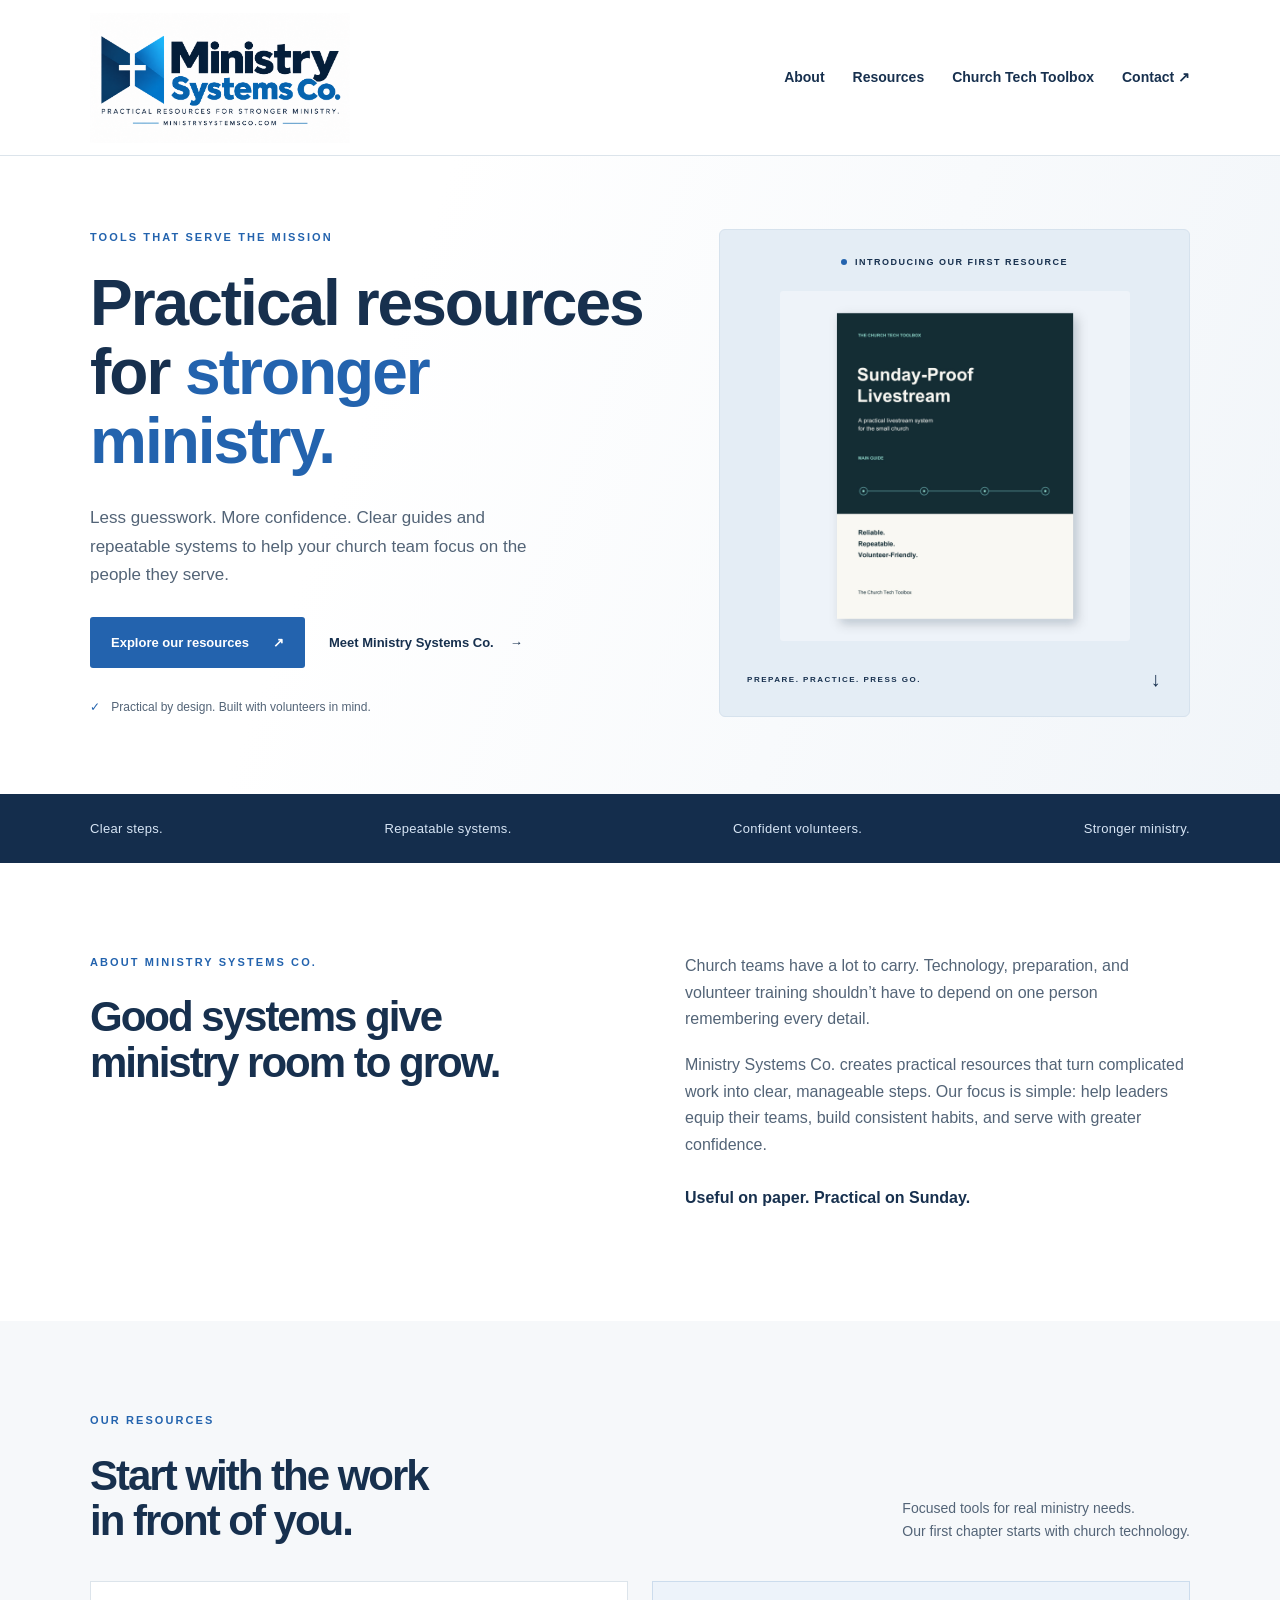
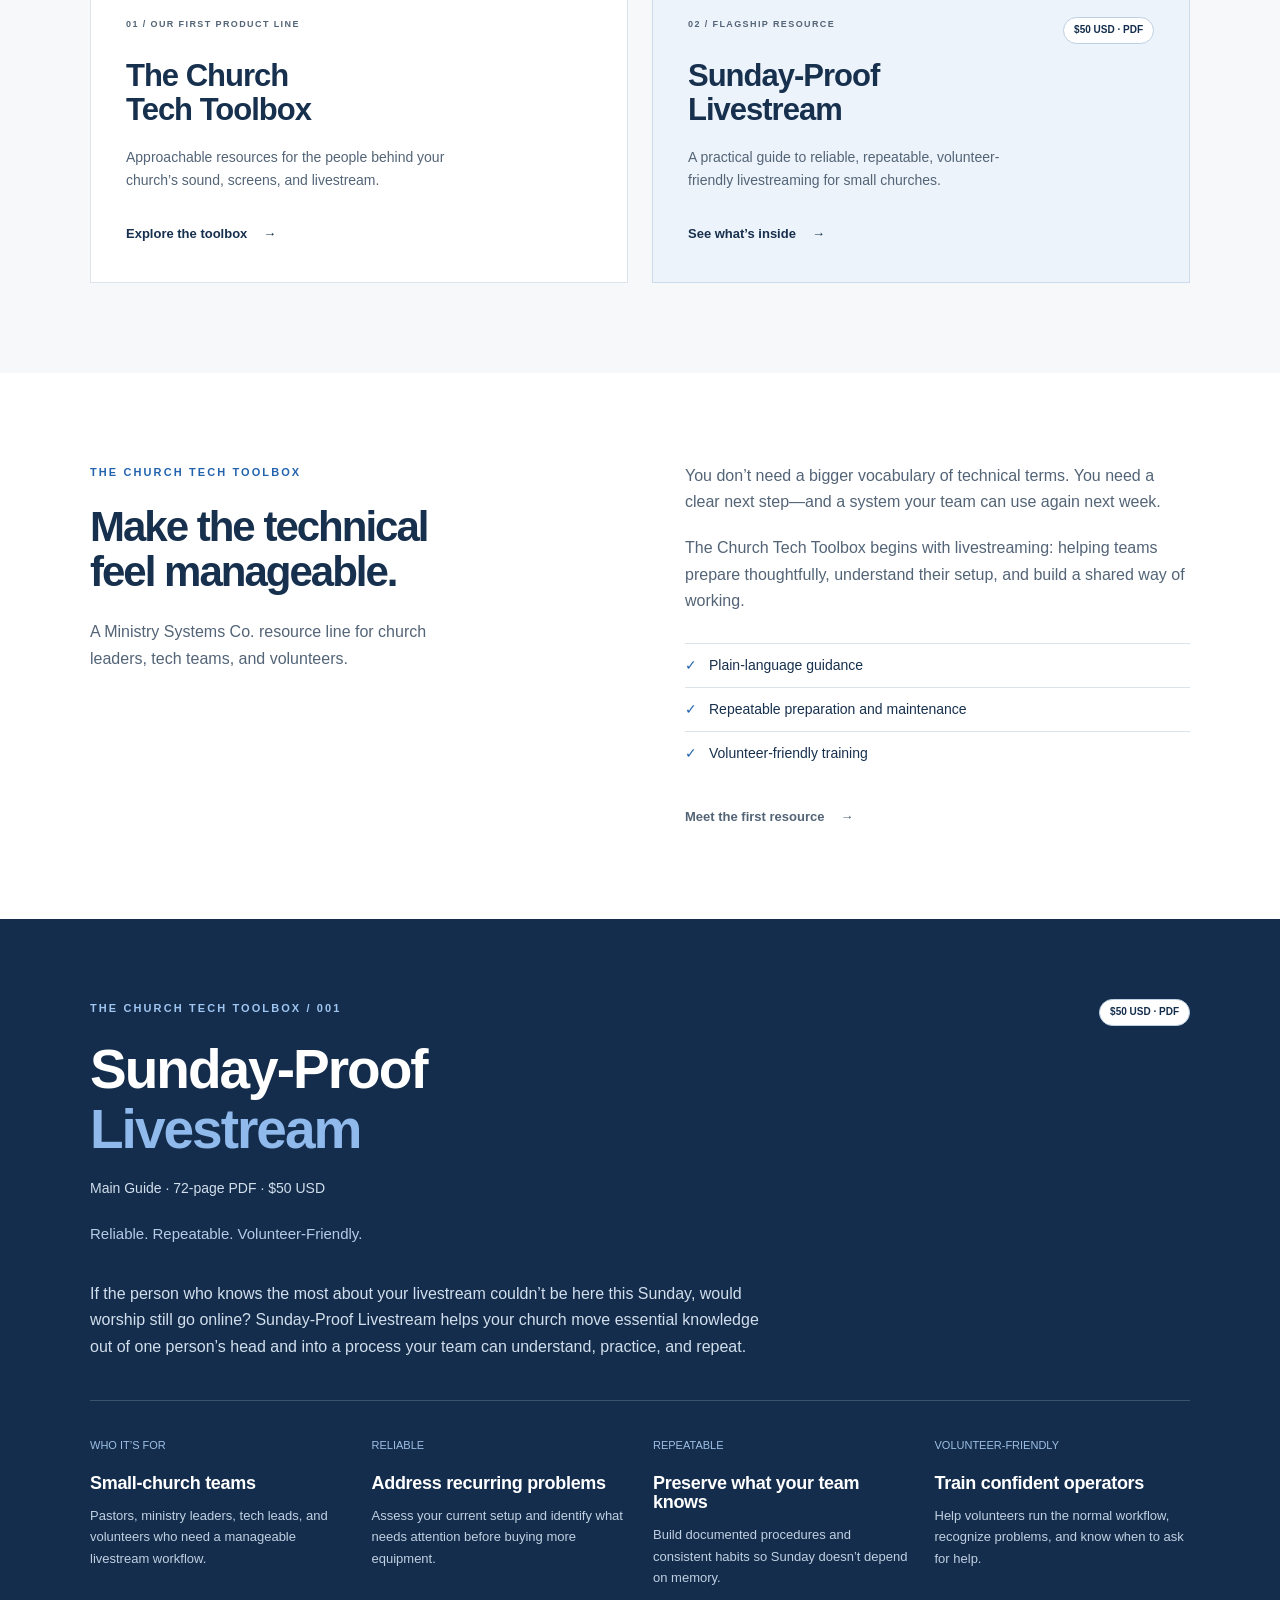
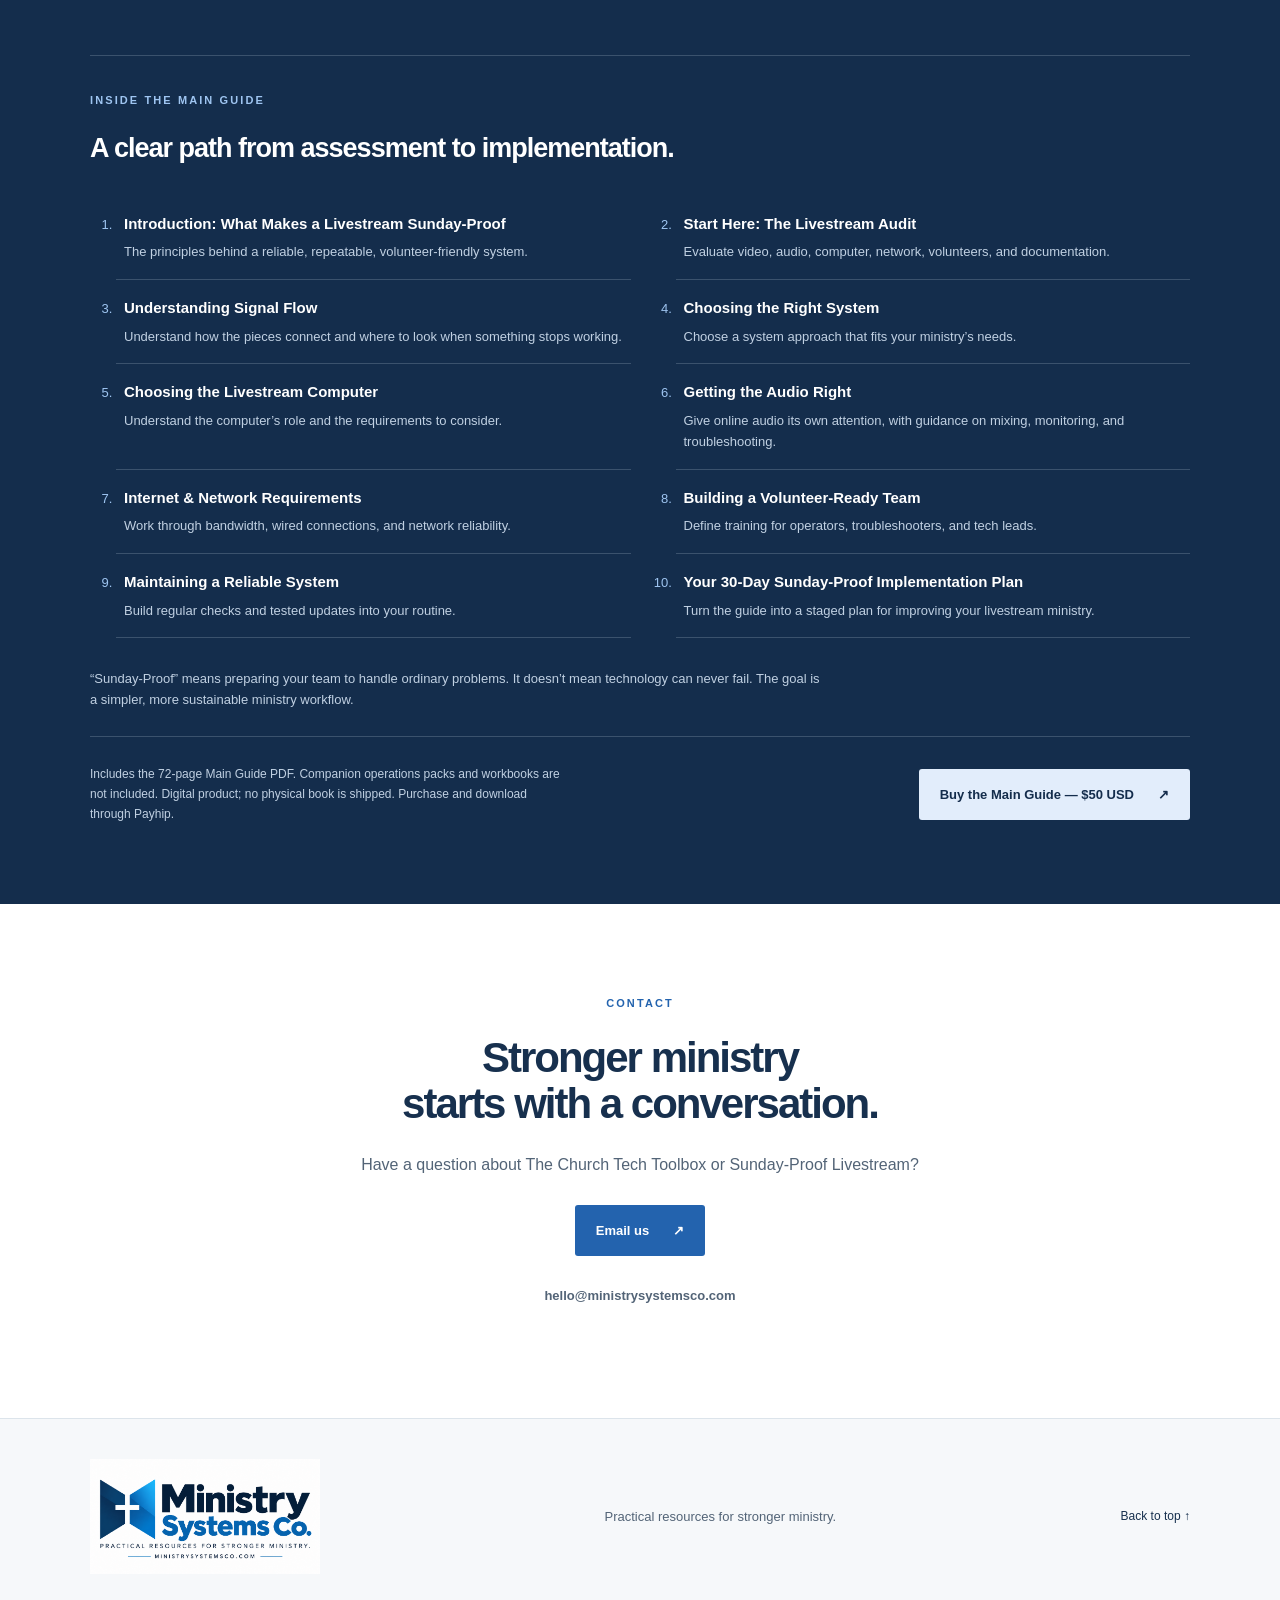
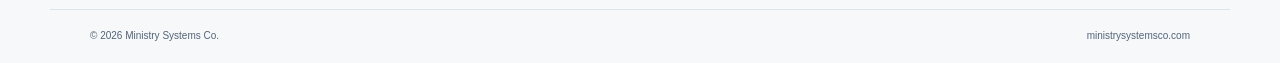
==== commit a1d4ffa0: "Add files via upload" ====
--- a/index.html
+++ b/index.html
@@ -12,15 +12,15 @@
 <a class="skip" href="#main">Skip to content</a>
 <header><div class="wrap header-inner"><a class="brand" href="#home" aria-label="Ministry Systems Co. home"><img class="brand-logo" src="logo.png" alt="Ministry Systems Co. — Practical resources for stronger ministry."></a><nav aria-label="Main navigation"><a href="#about">About</a><a href="#resources">Resources</a><a href="#toolbox">Church Tech Toolbox</a><a href="#contact">Contact <span aria-hidden="true">↗</span></a></nav></div></header>
 <main id="main">
-<section class="hero" id="home"><div class="wrap hero-grid"><div><p class="eyebrow">TOOLS THAT SERVE THE MISSION</p><h1>Practical resources<br>for <em>stronger<br>ministry.</em></h1><p class="intro">Less guesswork. More confidence. Clear guides and repeatable systems to help your church team focus on the people they serve.</p><div class="actions"><a class="button" href="#resources">Explore our resources <span aria-hidden="true">↗</span></a><a class="text-link" href="#about">Meet Ministry Systems Co. <span aria-hidden="true">→</span></a></div><p class="hero-note"><span aria-hidden="true">✓</span> Practical by design. Built with volunteers in mind.</p></div><div class="feature-art"><div class="art-label"><span class="dot"></span> INTRODUCING OUR FIRST RESOURCE</div><div class="book" role="img" aria-label="Sunday-Proof Livestream concept cover, a Church Tech Toolbox resource"><p class="book-series">THE CHURCH TECH TOOLBOX</p><div class="book-title">Sunday-Proof<br><span>Livestream</span></div><p class="book-subtitle">Reliable. Repeatable.<br>Volunteer-Friendly.</p><div class="signal" aria-hidden="true"><i></i><i></i><i></i><i></i><i></i><i></i><i></i><i></i><i></i><i></i><i></i></div><p class="book-brand">MINISTRY SYSTEMS CO.</p></div><div class="art-bottom"><span>PREPARE. PRACTICE. PRESS GO.</span><a href="#sunday-proof" aria-label="Discover Sunday-Proof Livestream">↓</a></div></div></div></section>
+<section class="hero" id="home"><div class="wrap hero-grid"><div><p class="eyebrow">TOOLS THAT SERVE THE MISSION</p><h1>Practical resources<br>for <em>stronger<br>ministry.</em></h1><p class="intro">Less guesswork. More confidence. Clear guides and repeatable systems to help your church team focus on the people they serve.</p><div class="actions"><a class="button" href="#resources">Explore our resources <span aria-hidden="true">↗</span></a><a class="text-link" href="#about">Meet Ministry Systems Co. <span aria-hidden="true">→</span></a></div><p class="hero-note"><span aria-hidden="true">✓</span> Practical by design. Built with volunteers in mind.</p></div><div class="feature-art"><div class="art-label"><span class="dot"></span> INTRODUCING OUR FIRST RESOURCE</div><a class="cover-link" href="#sunday-proof"><img class="product-cover" src="sunday-proof-livestream-product.jpg" alt="Sunday-Proof Livestream — Main Guide cover" width="1600" height="1600"></a><div class="art-bottom"><span>PREPARE. PRACTICE. PRESS GO.</span><a href="#sunday-proof" aria-label="Discover Sunday-Proof Livestream">↓</a></div></div></div></section>
 <div class="principles"><div class="wrap"><span>Clear steps.</span><span>Repeatable systems.</span><span>Confident volunteers.</span><span>Stronger ministry.</span></div></div>
 <section id="about" class="section wrap two-col"><div><p class="eyebrow">ABOUT MINISTRY SYSTEMS CO.</p><h2>Good systems give<br>ministry room to grow.</h2></div><div class="body-copy"><p>Church teams have a lot to carry. Technology, preparation, and volunteer training shouldn’t have to depend on one person remembering every detail.</p><p>Ministry Systems Co. creates practical resources that turn complicated work into clear, manageable steps. Our focus is simple: help leaders equip their teams, build consistent habits, and serve with greater confidence.</p><p class="statement">Useful on paper. Practical on Sunday.</p></div></section>
-<section id="resources" class="section resources"><div class="wrap"><div class="section-heading"><div><p class="eyebrow">OUR RESOURCES</p><h2>Start with the work<br>in front of you.</h2></div><p>Focused tools for real ministry needs.<br>Our first chapter starts with church technology.</p></div><div class="resource-grid"><article class="resource-card"><p class="card-number">01 / OUR FIRST PRODUCT LINE</p><h3>The Church<br>Tech Toolbox</h3><p>Approachable resources for the people behind your church’s sound, screens, and livestream.</p><a class="text-link" href="#toolbox">Explore the toolbox <span aria-hidden="true">→</span></a></article><article class="resource-card featured"><div class="card-top"><p class="card-number">02 / FLAGSHIP RESOURCE</p><span class="badge">Coming soon</span></div><h3>Sunday-Proof<br>Livestream</h3><p>A practical guide to reliable, repeatable, volunteer-friendly livestreaming for small churches.</p><a class="text-link" href="#sunday-proof">See what’s inside <span aria-hidden="true">→</span></a></article></div></div></section>
+<section id="resources" class="section resources"><div class="wrap"><div class="section-heading"><div><p class="eyebrow">OUR RESOURCES</p><h2>Start with the work<br>in front of you.</h2></div><p>Focused tools for real ministry needs.<br>Our first chapter starts with church technology.</p></div><div class="resource-grid"><article class="resource-card"><p class="card-number">01 / OUR FIRST PRODUCT LINE</p><h3>The Church<br>Tech Toolbox</h3><p>Approachable resources for the people behind your church’s sound, screens, and livestream.</p><a class="text-link" href="#toolbox">Explore the toolbox <span aria-hidden="true">→</span></a></article><article class="resource-card featured"><div class="card-top"><p class="card-number">02 / FLAGSHIP RESOURCE</p><span class="badge">$50 USD · PDF</span></div><h3>Sunday-Proof<br>Livestream</h3><p>A practical guide to reliable, repeatable, volunteer-friendly livestreaming for small churches.</p><a class="text-link" href="#sunday-proof">See what’s inside <span aria-hidden="true">→</span></a></article></div></div></section>
 <section id="toolbox" class="section wrap two-col"><div><p class="eyebrow">THE CHURCH TECH TOOLBOX</p><h2>Make the technical<br>feel manageable.</h2><p class="section-intro">A Ministry Systems Co. resource line for church leaders, tech teams, and volunteers.</p></div><div class="body-copy"><p>You don’t need a bigger vocabulary of technical terms. You need a clear next step—and a system your team can use again next week.</p><p>The Church Tech Toolbox begins with livestreaming: helping teams prepare thoughtfully, understand their setup, and build a shared way of working.</p><ul class="check-list"><li>Plain-language guidance</li><li>Repeatable preparation and maintenance</li><li>Volunteer-friendly training</li></ul><a class="text-link" href="#sunday-proof">Meet the first resource <span aria-hidden="true">→</span></a></div></section>
-<section id="sunday-proof" class="product-section"><div class="wrap"><div class="product-heading"><div><p class="eyebrow">THE CHURCH TECH TOOLBOX / 001</p><h2>Sunday-Proof<br><em>Livestream</em></h2><p class="product-motto">Reliable. Repeatable. Volunteer-Friendly.</p></div><span class="badge">Coming soon</span></div><p class="product-intro">If the person who knows the most about your livestream couldn’t be here this Sunday, would worship still go online? Sunday-Proof Livestream helps your church move essential knowledge out of one person’s head and into a process your team can understand, practice, and repeat.</p>
+<section id="sunday-proof" class="product-section"><div class="wrap"><div class="product-heading"><div><p class="eyebrow">THE CHURCH TECH TOOLBOX / 001</p><h2>Sunday-Proof<br><em>Livestream</em></h2><p class="product-format">Main Guide · 72-page PDF · $50 USD</p><p class="product-motto">Reliable. Repeatable. Volunteer-Friendly.</p></div><span class="badge">$50 USD · PDF</span></div><p class="product-intro">If the person who knows the most about your livestream couldn’t be here this Sunday, would worship still go online? Sunday-Proof Livestream helps your church move essential knowledge out of one person’s head and into a process your team can understand, practice, and repeat.</p>
 <div class="topic-grid"><article><span>WHO IT’S FOR</span><h3>Small-church teams</h3><p>Pastors, ministry leaders, tech leads, and volunteers who need a manageable livestream workflow.</p></article><article><span>RELIABLE</span><h3>Address recurring problems</h3><p>Assess your current setup and identify what needs attention before buying more equipment.</p></article><article><span>REPEATABLE</span><h3>Preserve what your team knows</h3><p>Build documented procedures and consistent habits so Sunday doesn’t depend on memory.</p></article><article><span>VOLUNTEER-FRIENDLY</span><h3>Train confident operators</h3><p>Help volunteers run the normal workflow, recognize problems, and know when to ask for help.</p></article></div>
-<div class="product-details"><p class="eyebrow">INSIDE THE MAIN GUIDE</p><h3>A clear path from assessment to implementation.</h3><ol class="chapter-list"><li><strong>What Makes a Livestream Sunday-Proof</strong><span>The principles behind a reliable, repeatable, volunteer-friendly system.</span></li><li><strong>Livestream Audit</strong><span>Evaluate video, audio, computer, network, volunteers, and documentation.</span></li><li><strong>Understanding Signal Flow</strong><span>Understand how the pieces connect and where to look when something stops working.</span></li><li><strong>Basic / Better / Advanced Systems</strong><span>Choose a system approach that fits your ministry’s needs.</span></li><li><strong>Choosing the Livestream Computer</strong><span>Understand the computer’s role and the requirements to consider.</span></li><li><strong>Livestream Audio Guide</strong><span>Give online audio its own attention, with guidance on mixing, monitoring, and troubleshooting.</span></li><li><strong>Internet &amp; Network Requirements</strong><span>Work through bandwidth, wired connections, and network reliability.</span></li><li><strong>Volunteer Training System</strong><span>Define training for operators, troubleshooters, and tech leads.</span></li><li><strong>Maintenance &amp; Update Schedule</strong><span>Build regular checks and tested updates into your routine.</span></li><li><strong>30-Day Implementation Plan</strong><span>Turn the guide into a staged plan for improving your livestream ministry.</span></li></ol><p class="product-expectation">“Sunday-Proof” means preparing your team to handle ordinary problems. It doesn’t mean technology can never fail. The goal is a simpler, more sustainable ministry workflow.</p></div>
-<div class="product-bottom"><p>Purchase and download details are coming soon. Have a question about whether the guide fits your church? Get in touch.</p><a class="button light" href="#contact">Ask about the guide <span aria-hidden="true">→</span></a></div></div></section>
+<div class="product-details"><p class="eyebrow">INSIDE THE MAIN GUIDE</p><h3>A clear path from assessment to implementation.</h3><ol class="chapter-list"><li><strong>Introduction: What Makes a Livestream Sunday-Proof</strong><span>The principles behind a reliable, repeatable, volunteer-friendly system.</span></li><li><strong>Start Here: The Livestream Audit</strong><span>Evaluate video, audio, computer, network, volunteers, and documentation.</span></li><li><strong>Understanding Signal Flow</strong><span>Understand how the pieces connect and where to look when something stops working.</span></li><li><strong>Choosing the Right System</strong><span>Choose a system approach that fits your ministry’s needs.</span></li><li><strong>Choosing the Livestream Computer</strong><span>Understand the computer’s role and the requirements to consider.</span></li><li><strong>Getting the Audio Right</strong><span>Give online audio its own attention, with guidance on mixing, monitoring, and troubleshooting.</span></li><li><strong>Internet &amp; Network Requirements</strong><span>Work through bandwidth, wired connections, and network reliability.</span></li><li><strong>Building a Volunteer-Ready Team</strong><span>Define training for operators, troubleshooters, and tech leads.</span></li><li><strong>Maintaining a Reliable System</strong><span>Build regular checks and tested updates into your routine.</span></li><li><strong>Your 30-Day Sunday-Proof Implementation Plan</strong><span>Turn the guide into a staged plan for improving your livestream ministry.</span></li></ol><p class="product-expectation">“Sunday-Proof” means preparing your team to handle ordinary problems. It doesn’t mean technology can never fail. The goal is a simpler, more sustainable ministry workflow.</p></div>
+<div class="product-bottom"><p>Includes the 72-page Main Guide PDF. Companion operations packs and workbooks are not included. Digital product; no physical book is shipped. Purchase and download through Payhip.</p><a class="button light" href="https://payhip.com/b/UTCz6">Buy the Main Guide — $50 USD <span aria-hidden="true">↗</span></a></div></div></section>
 <section class="section wrap contact" id="contact"><p class="eyebrow">CONTACT</p><h2>Stronger ministry<br>starts with a conversation.</h2><p>Have a question about The Church Tech Toolbox or Sunday-Proof Livestream?</p><p><a class="button" href="mailto:hello@ministrysystemsco.com">Email us <span aria-hidden="true">↗</span></a></p><p><a class="text-link" href="mailto:hello@ministrysystemsco.com">hello@ministrysystemsco.com</a></p></section>
 </main>
 <footer><div class="wrap footer-inner"><a class="brand" href="#home"><img class="brand-logo" src="logo.png" alt="Ministry Systems Co. — Practical resources for stronger ministry."></a><p>Practical resources for stronger ministry.</p><a href="#home">Back to top ↑</a></div><div class="wrap footer-bottom"><span>© 2026 Ministry Systems Co.</span><span>ministrysystemsco.com</span></div></footer>
--- a/styles.css
+++ b/styles.css
@@ -7,3 +7,5 @@
 .brand-logo{display:block;width:260px;max-width:100%;height:auto}.header-inner{min-height:155px}.footer-inner .brand-logo{width:230px}@media(max-width:700px){.brand-logo{width:250px}.header-inner{min-height:0}.footer-inner .brand-logo{width:230px}}
 
 .product-details{margin-top:46px;padding-top:35px;border-top:1px solid #3b526d}.product-details>h3{font-size:27px;line-height:1.25;max-width:650px}.chapter-list{margin:30px 0;padding-left:26px;display:grid;grid-template-columns:1fr 1fr;gap:0 45px;color:#9fc5f1}.chapter-list li{padding:16px 0 16px 8px;border-bottom:1px solid #3b526d;break-inside:avoid;font-size:13px}.chapter-list strong{display:block;color:white;font-size:15px}.chapter-list span{display:block;color:#c0d0e2;margin-top:5px;font-size:13px}.product-expectation{color:#c0d0e2;font-size:13px;max-width:740px;margin-top:28px}@media(max-width:700px){.chapter-list{grid-template-columns:1fr}.product-details>h3{font-size:24px}}
+
+.cover-link{display:block;width:100%;max-width:350px;margin:22px auto}.product-cover{display:block;width:100%;height:auto;border-radius:3px}.product-format{margin-top:18px;color:#d1deec;font-size:14px}@media(max-width:700px){.product-heading .badge{white-space:normal;text-align:center}.product-heading h2{font-size:38px}}
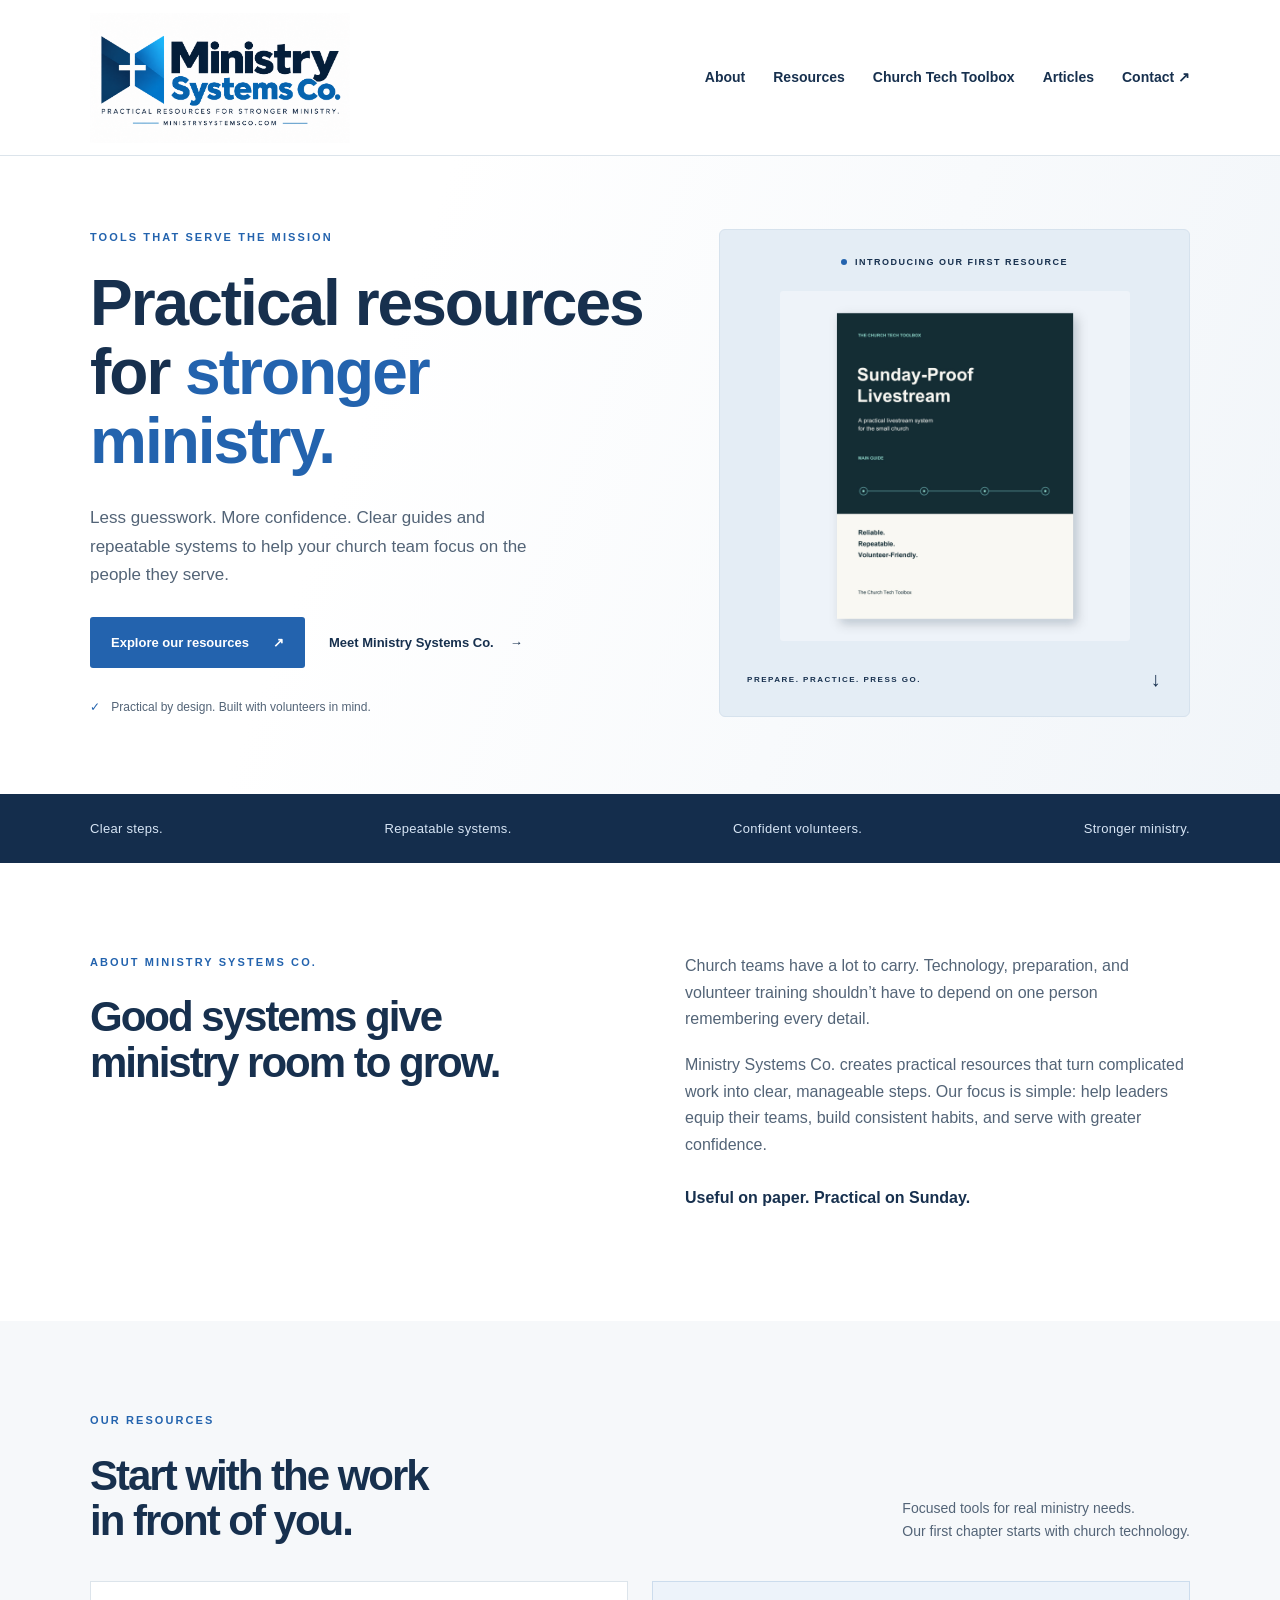
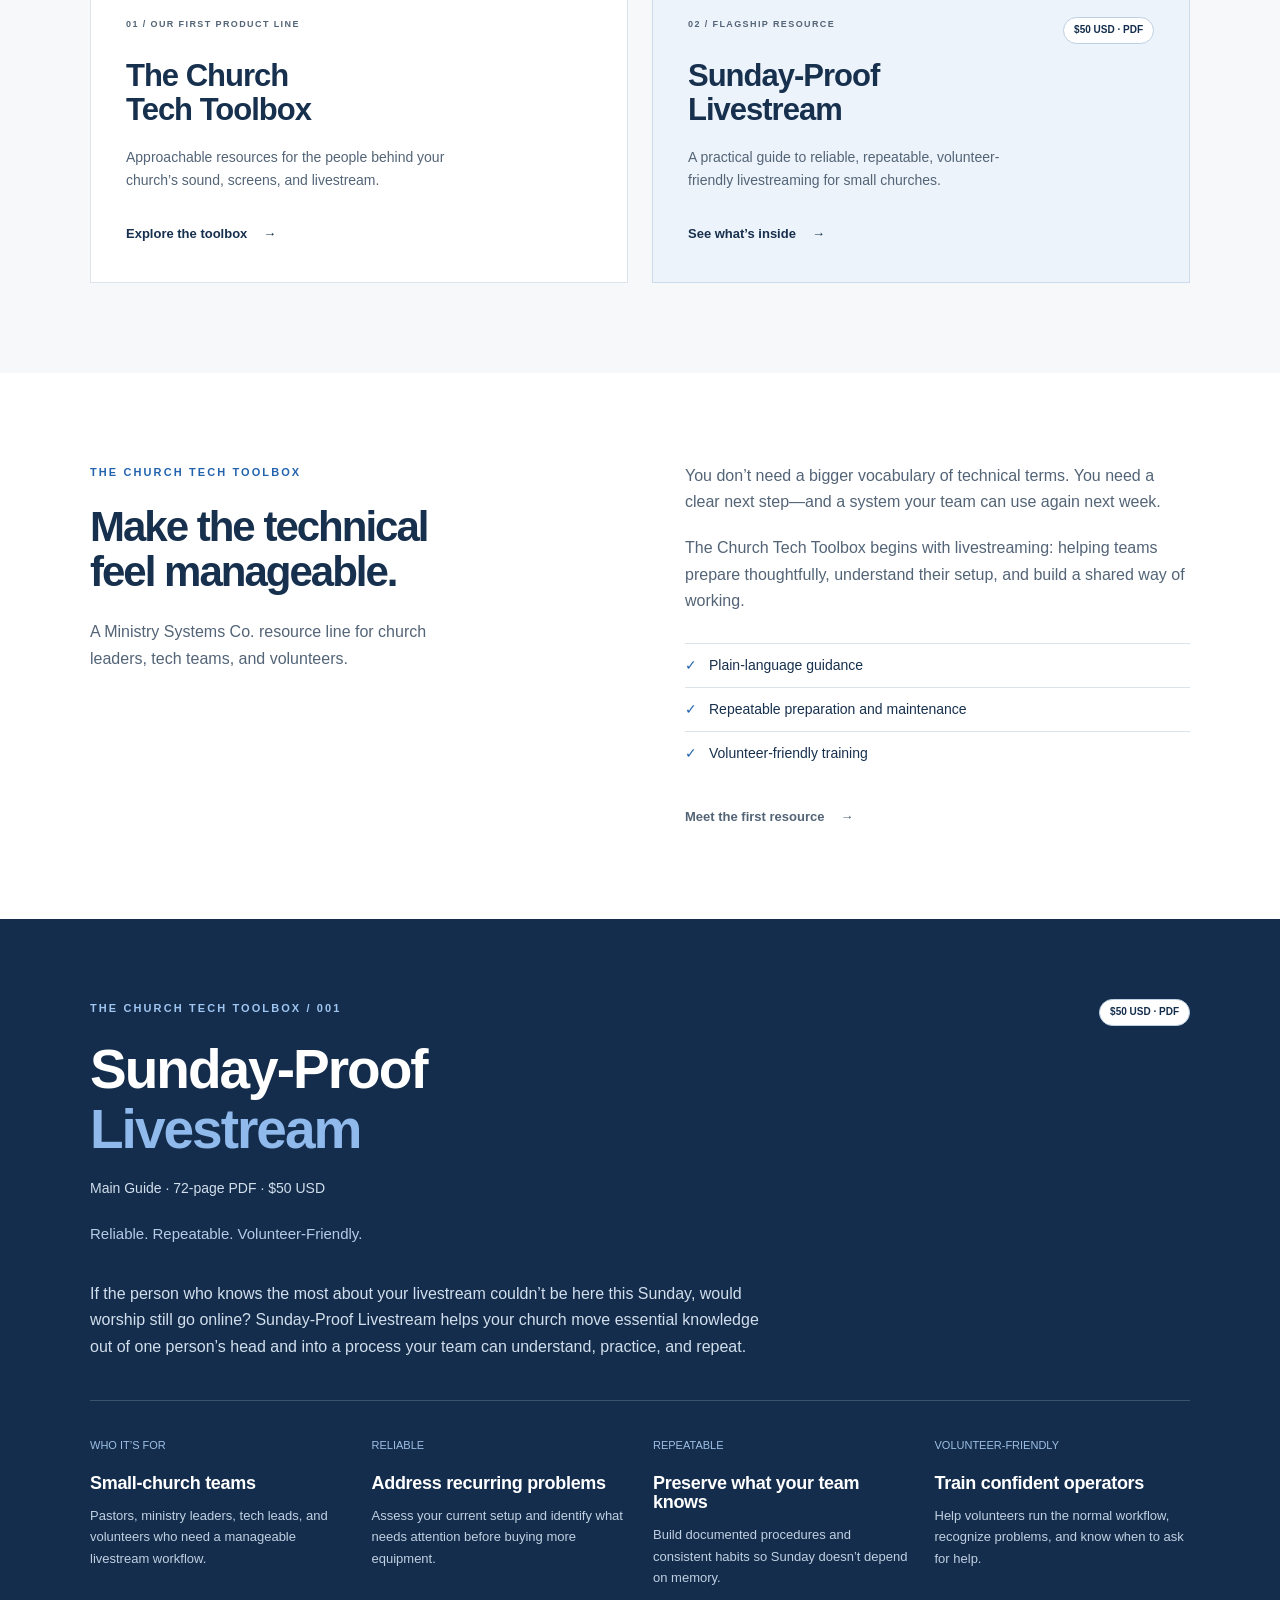
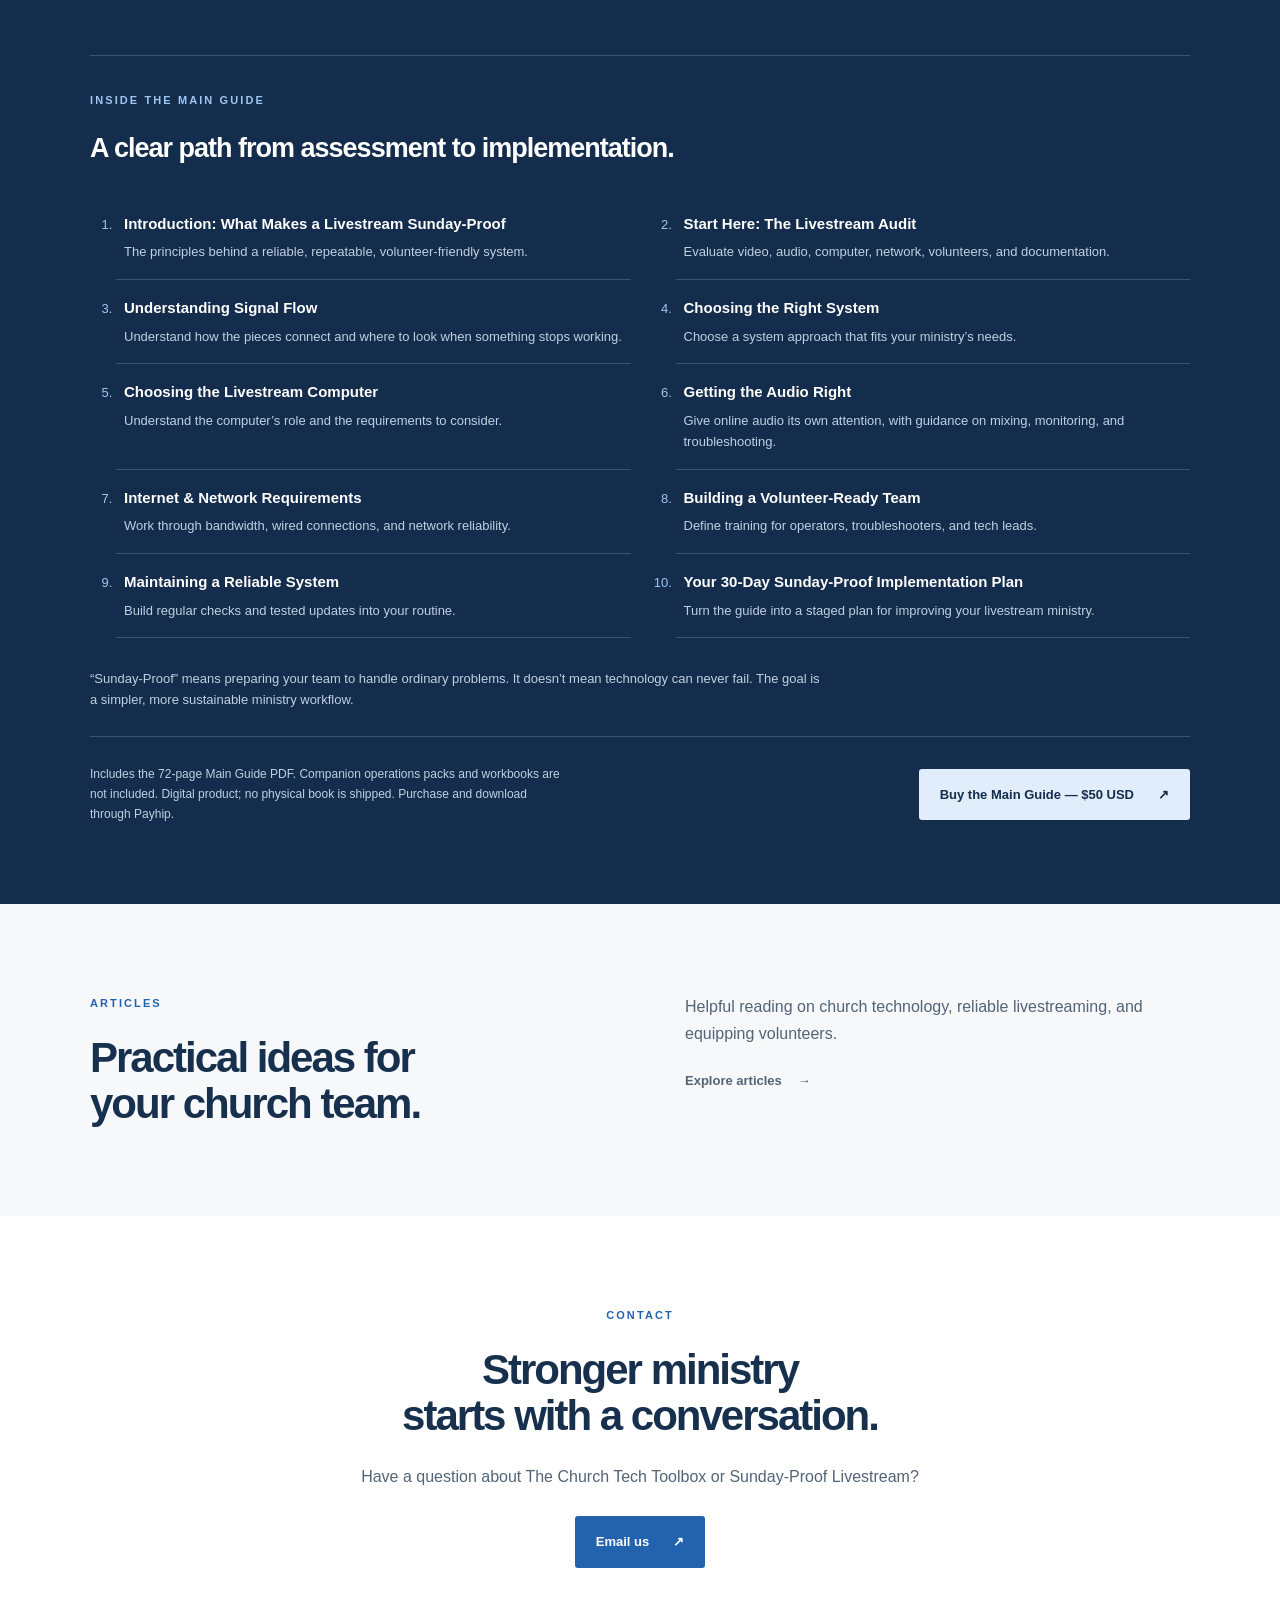
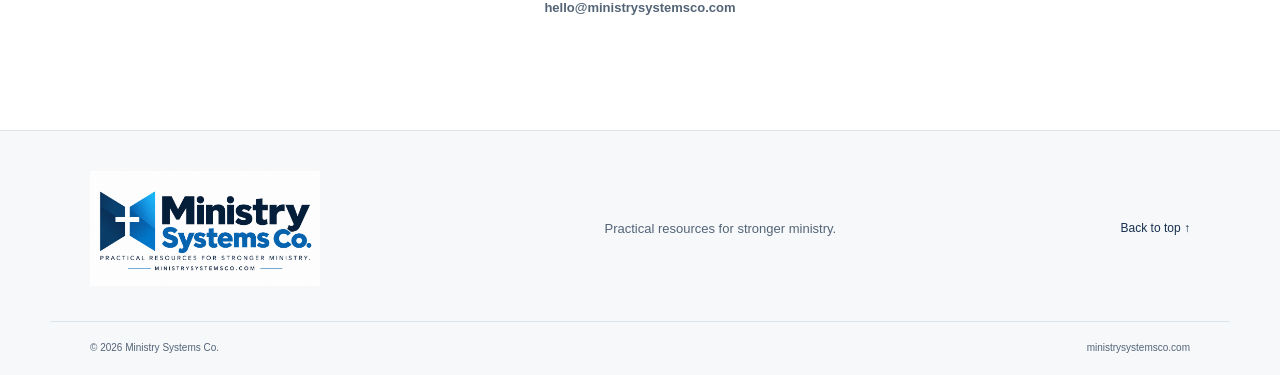
==== commit 6eb9afce: "Add Articles section and publishing workflow" ====
--- a/index.html
+++ b/index.html
@@ -2,15 +2,29 @@
 <html lang="en">
 <head>
 <meta charset="utf-8"><meta name="viewport" content="width=device-width,initial-scale=1">
-<title>Ministry Systems Co. | Practical resources for stronger ministry.</title>
-<meta name="description" content="Practical guides and repeatable systems for church leaders and volunteers. Explore The Church Tech Toolbox and Sunday-Proof Livestream.">
+<title>Church Tech &amp; Livestream Guides | Ministry Systems Co.</title>
+<meta name="description" content="Build a reliable, volunteer-friendly church livestream. Explore The Church Tech Toolbox and the 72-page Sunday-Proof Livestream Main Guide for $50 USD.">
 <meta name="theme-color" content="#142d4c"><link rel="canonical" href="https://ministrysystemsco.com/">
-<meta property="og:title" content="Ministry Systems Co."><meta property="og:description" content="Practical resources for stronger ministry."><meta property="og:type" content="website"><meta property="og:url" content="https://ministrysystemsco.com/">
+<meta property="og:title" content="Church Tech &amp; Livestream Guides | Ministry Systems Co.">
+<meta property="og:description" content="Build a reliable, volunteer-friendly church livestream. Explore The Church Tech Toolbox and the 72-page Sunday-Proof Livestream Main Guide for $50 USD.">
+<meta property="og:type" content="website">
+<meta property="og:url" content="https://ministrysystemsco.com/">
+<meta property="og:site_name" content="Ministry Systems Co.">
+<meta property="og:locale" content="en_US">
+<meta property="og:image" content="https://ministrysystemsco.com/sunday-proof-livestream-product.jpg">
+<meta property="og:image:width" content="1600">
+<meta property="og:image:height" content="1600">
+<meta property="og:image:alt" content="Sunday-Proof Livestream — Main Guide cover">
+<meta name="twitter:card" content="summary_large_image">
+<meta name="twitter:title" content="Church Tech &amp; Livestream Guides | Ministry Systems Co.">
+<meta name="twitter:description" content="Build a reliable, volunteer-friendly church livestream. Explore The Church Tech Toolbox and the 72-page Sunday-Proof Livestream Main Guide for $50 USD.">
+<meta name="twitter:image" content="https://ministrysystemsco.com/sunday-proof-livestream-product.jpg">
+<meta name="twitter:image:alt" content="Sunday-Proof Livestream — Main Guide cover">
 <link rel="icon" href="favicon.svg" type="image/svg+xml"><link rel="stylesheet" href="styles.css">
 </head>
 <body>
 <a class="skip" href="#main">Skip to content</a>
-<header><div class="wrap header-inner"><a class="brand" href="#home" aria-label="Ministry Systems Co. home"><img class="brand-logo" src="logo.png" alt="Ministry Systems Co. — Practical resources for stronger ministry."></a><nav aria-label="Main navigation"><a href="#about">About</a><a href="#resources">Resources</a><a href="#toolbox">Church Tech Toolbox</a><a href="#contact">Contact <span aria-hidden="true">↗</span></a></nav></div></header>
+<header><div class="wrap header-inner"><a class="brand" href="#home" aria-label="Ministry Systems Co. home"><img class="brand-logo" src="logo.png" alt="Ministry Systems Co. — Practical resources for stronger ministry."></a><nav aria-label="Main navigation"><a href="#about">About</a><a href="#resources">Resources</a><a href="#toolbox">Church Tech Toolbox</a><a href="/articles">Articles</a><a href="#contact">Contact <span aria-hidden="true">↗</span></a></nav></div></header>
 <main id="main">
 <section class="hero" id="home"><div class="wrap hero-grid"><div><p class="eyebrow">TOOLS THAT SERVE THE MISSION</p><h1>Practical resources<br>for <em>stronger<br>ministry.</em></h1><p class="intro">Less guesswork. More confidence. Clear guides and repeatable systems to help your church team focus on the people they serve.</p><div class="actions"><a class="button" href="#resources">Explore our resources <span aria-hidden="true">↗</span></a><a class="text-link" href="#about">Meet Ministry Systems Co. <span aria-hidden="true">→</span></a></div><p class="hero-note"><span aria-hidden="true">✓</span> Practical by design. Built with volunteers in mind.</p></div><div class="feature-art"><div class="art-label"><span class="dot"></span> INTRODUCING OUR FIRST RESOURCE</div><a class="cover-link" href="#sunday-proof"><img class="product-cover" src="sunday-proof-livestream-product.jpg" alt="Sunday-Proof Livestream — Main Guide cover" width="1600" height="1600"></a><div class="art-bottom"><span>PREPARE. PRACTICE. PRESS GO.</span><a href="#sunday-proof" aria-label="Discover Sunday-Proof Livestream">↓</a></div></div></div></section>
 <div class="principles"><div class="wrap"><span>Clear steps.</span><span>Repeatable systems.</span><span>Confident volunteers.</span><span>Stronger ministry.</span></div></div>
@@ -21,6 +35,7 @@
 <div class="topic-grid"><article><span>WHO IT’S FOR</span><h3>Small-church teams</h3><p>Pastors, ministry leaders, tech leads, and volunteers who need a manageable livestream workflow.</p></article><article><span>RELIABLE</span><h3>Address recurring problems</h3><p>Assess your current setup and identify what needs attention before buying more equipment.</p></article><article><span>REPEATABLE</span><h3>Preserve what your team knows</h3><p>Build documented procedures and consistent habits so Sunday doesn’t depend on memory.</p></article><article><span>VOLUNTEER-FRIENDLY</span><h3>Train confident operators</h3><p>Help volunteers run the normal workflow, recognize problems, and know when to ask for help.</p></article></div>
 <div class="product-details"><p class="eyebrow">INSIDE THE MAIN GUIDE</p><h3>A clear path from assessment to implementation.</h3><ol class="chapter-list"><li><strong>Introduction: What Makes a Livestream Sunday-Proof</strong><span>The principles behind a reliable, repeatable, volunteer-friendly system.</span></li><li><strong>Start Here: The Livestream Audit</strong><span>Evaluate video, audio, computer, network, volunteers, and documentation.</span></li><li><strong>Understanding Signal Flow</strong><span>Understand how the pieces connect and where to look when something stops working.</span></li><li><strong>Choosing the Right System</strong><span>Choose a system approach that fits your ministry’s needs.</span></li><li><strong>Choosing the Livestream Computer</strong><span>Understand the computer’s role and the requirements to consider.</span></li><li><strong>Getting the Audio Right</strong><span>Give online audio its own attention, with guidance on mixing, monitoring, and troubleshooting.</span></li><li><strong>Internet &amp; Network Requirements</strong><span>Work through bandwidth, wired connections, and network reliability.</span></li><li><strong>Building a Volunteer-Ready Team</strong><span>Define training for operators, troubleshooters, and tech leads.</span></li><li><strong>Maintaining a Reliable System</strong><span>Build regular checks and tested updates into your routine.</span></li><li><strong>Your 30-Day Sunday-Proof Implementation Plan</strong><span>Turn the guide into a staged plan for improving your livestream ministry.</span></li></ol><p class="product-expectation">“Sunday-Proof” means preparing your team to handle ordinary problems. It doesn’t mean technology can never fail. The goal is a simpler, more sustainable ministry workflow.</p></div>
 <div class="product-bottom"><p>Includes the 72-page Main Guide PDF. Companion operations packs and workbooks are not included. Digital product; no physical book is shipped. Purchase and download through Payhip.</p><a class="button light" href="https://payhip.com/b/UTCz6">Buy the Main Guide — $50 USD <span aria-hidden="true">↗</span></a></div></div></section>
+<section id="articles" class="section resources"><div class="wrap two-col"><div><p class="eyebrow">ARTICLES</p><h2>Practical ideas for<br>your church team.</h2></div><div class="body-copy"><p>Helpful reading on church technology, reliable livestreaming, and equipping volunteers.</p><a class="text-link" href="/articles">Explore articles <span aria-hidden="true">→</span></a></div></div></section>
 <section class="section wrap contact" id="contact"><p class="eyebrow">CONTACT</p><h2>Stronger ministry<br>starts with a conversation.</h2><p>Have a question about The Church Tech Toolbox or Sunday-Proof Livestream?</p><p><a class="button" href="mailto:hello@ministrysystemsco.com">Email us <span aria-hidden="true">↗</span></a></p><p><a class="text-link" href="mailto:hello@ministrysystemsco.com">hello@ministrysystemsco.com</a></p></section>
 </main>
 <footer><div class="wrap footer-inner"><a class="brand" href="#home"><img class="brand-logo" src="logo.png" alt="Ministry Systems Co. — Practical resources for stronger ministry."></a><p>Practical resources for stronger ministry.</p><a href="#home">Back to top ↑</a></div><div class="wrap footer-bottom"><span>© 2026 Ministry Systems Co.</span><span>ministrysystemsco.com</span></div></footer>
--- a/styles.css
+++ b/styles.css
@@ -9,3 +9,6 @@
 .product-details{margin-top:46px;padding-top:35px;border-top:1px solid #3b526d}.product-details>h3{font-size:27px;line-height:1.25;max-width:650px}.chapter-list{margin:30px 0;padding-left:26px;display:grid;grid-template-columns:1fr 1fr;gap:0 45px;color:#9fc5f1}.chapter-list li{padding:16px 0 16px 8px;border-bottom:1px solid #3b526d;break-inside:avoid;font-size:13px}.chapter-list strong{display:block;color:white;font-size:15px}.chapter-list span{display:block;color:#c0d0e2;margin-top:5px;font-size:13px}.product-expectation{color:#c0d0e2;font-size:13px;max-width:740px;margin-top:28px}@media(max-width:700px){.chapter-list{grid-template-columns:1fr}.product-details>h3{font-size:24px}}
 
 .cover-link{display:block;width:100%;max-width:350px;margin:22px auto}.product-cover{display:block;width:100%;height:auto;border-radius:3px}.product-format{margin-top:18px;color:#d1deec;font-size:14px}@media(max-width:700px){.product-heading .badge{white-space:normal;text-align:center}.product-heading h2{font-size:38px}}
+
+/* Articles share the existing site colors and typography. */
+.article-empty{margin-top:40px;padding:32px;background:var(--paper);border:1px solid var(--line)}.article-empty h2{font-size:28px;letter-spacing:-1px;margin-bottom:18px}.article-empty p{color:var(--muted)}nav [aria-current="page"]{color:var(--blue)}.article-copy{max-width:780px}.article-copy h2{font-size:30px;margin:40px 0 18px}.article-copy h3{font-size:23px;margin:28px 0 14px}.article-copy h1{font-size:48px}.article-copy .article-meta{color:var(--muted);margin-top:22px}@media(max-width:700px){.article-copy h1{font-size:36px}}
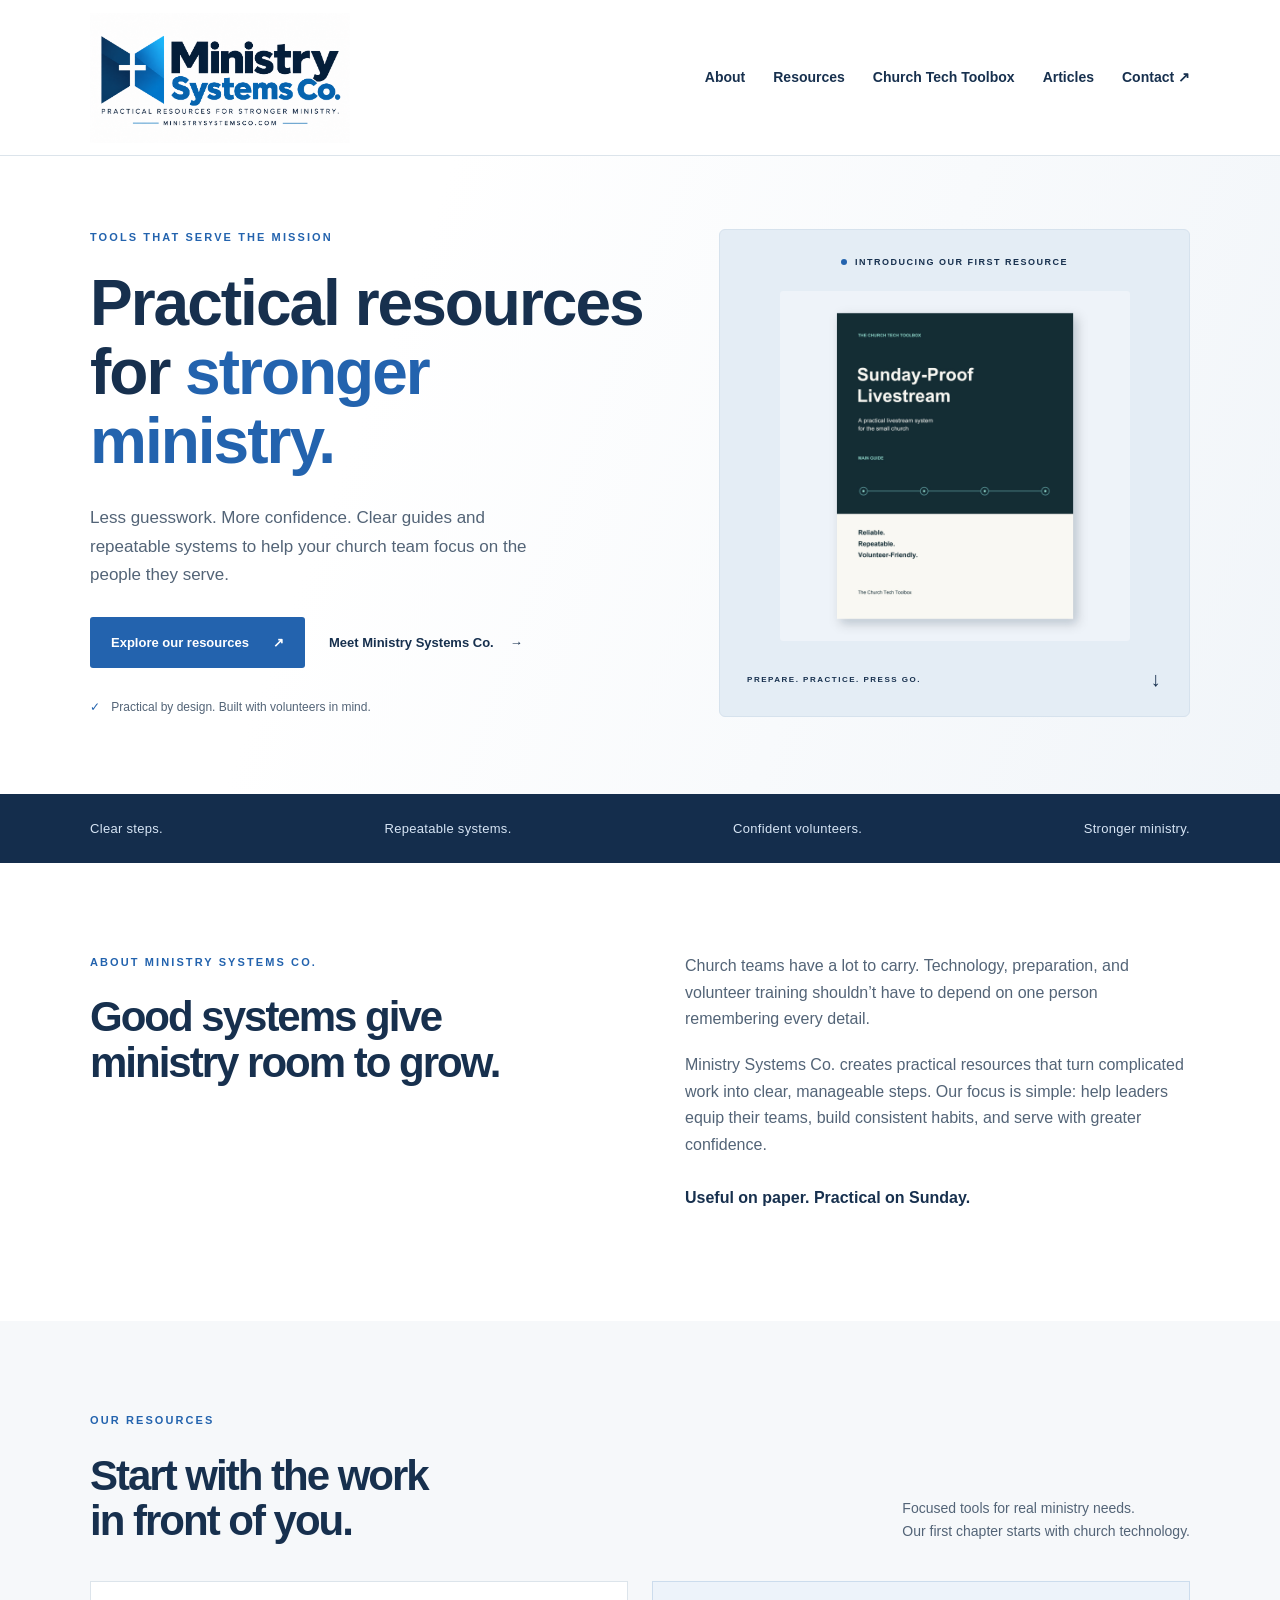
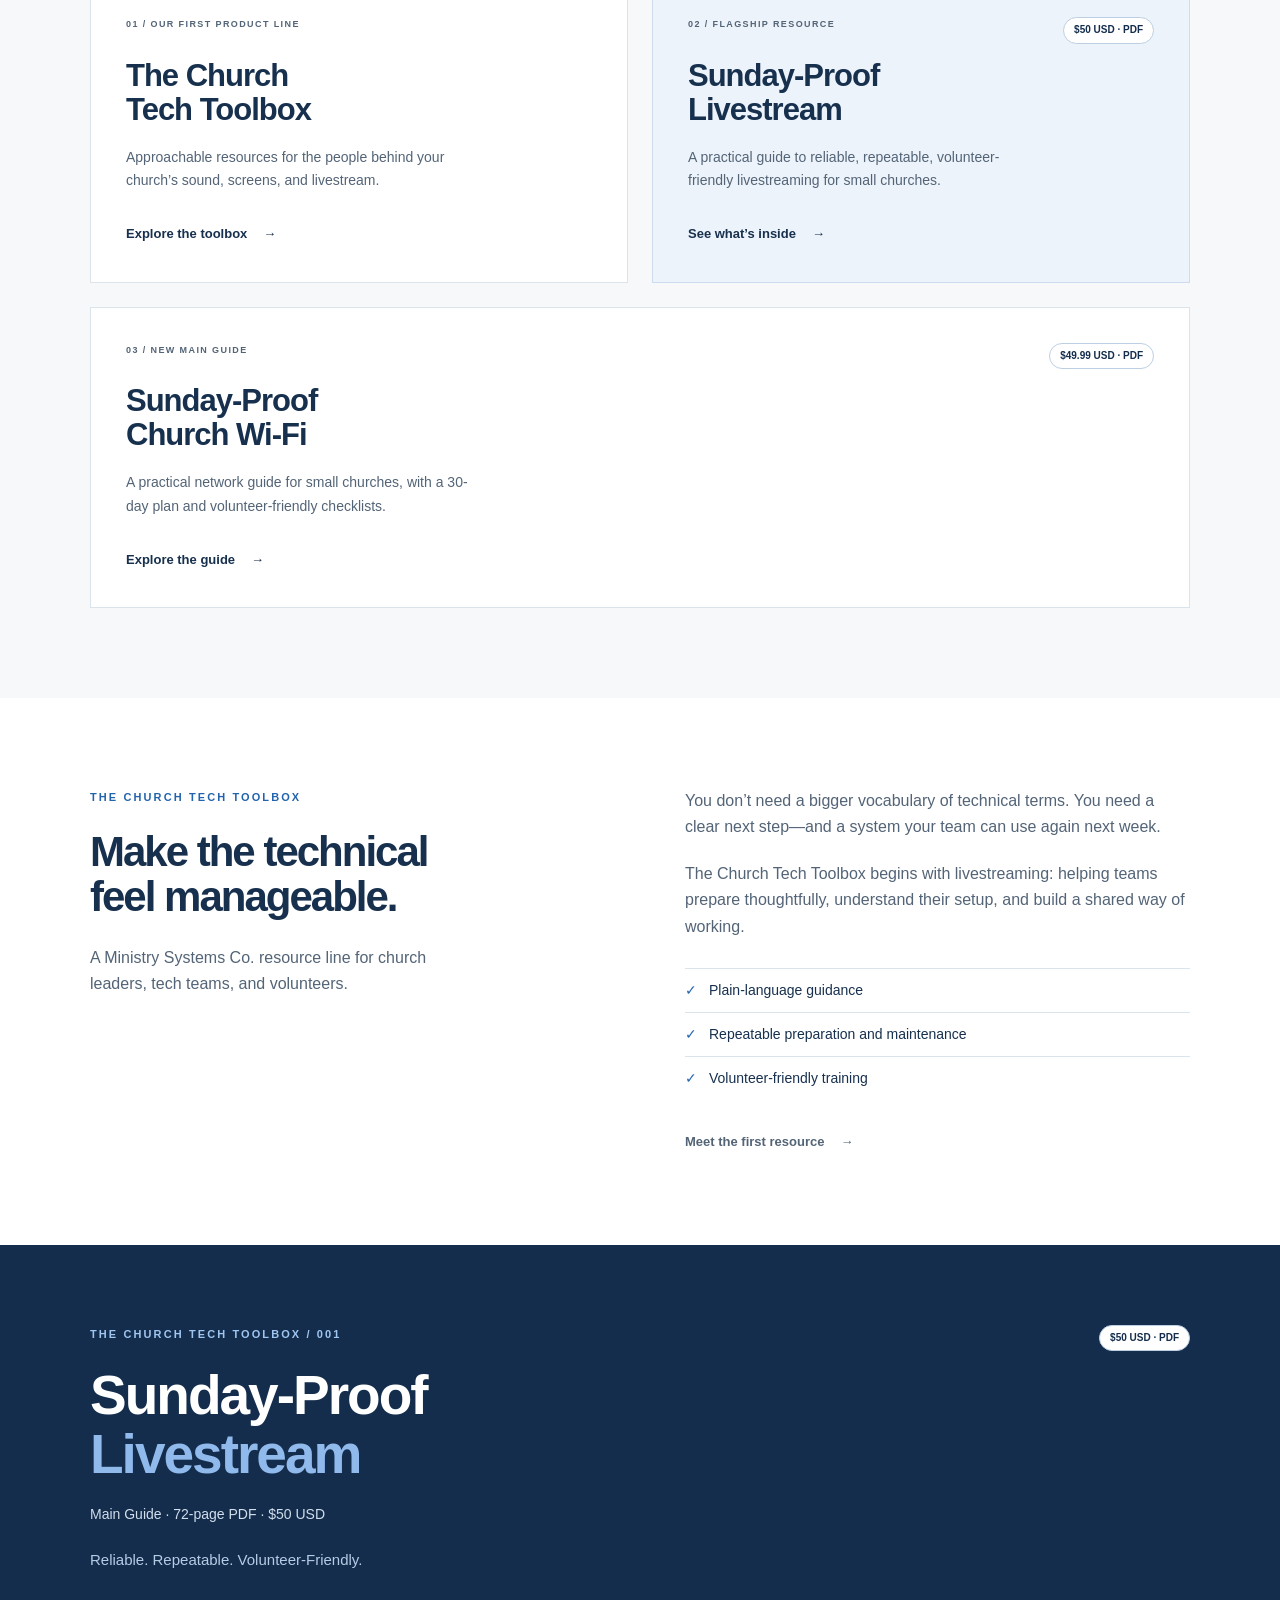
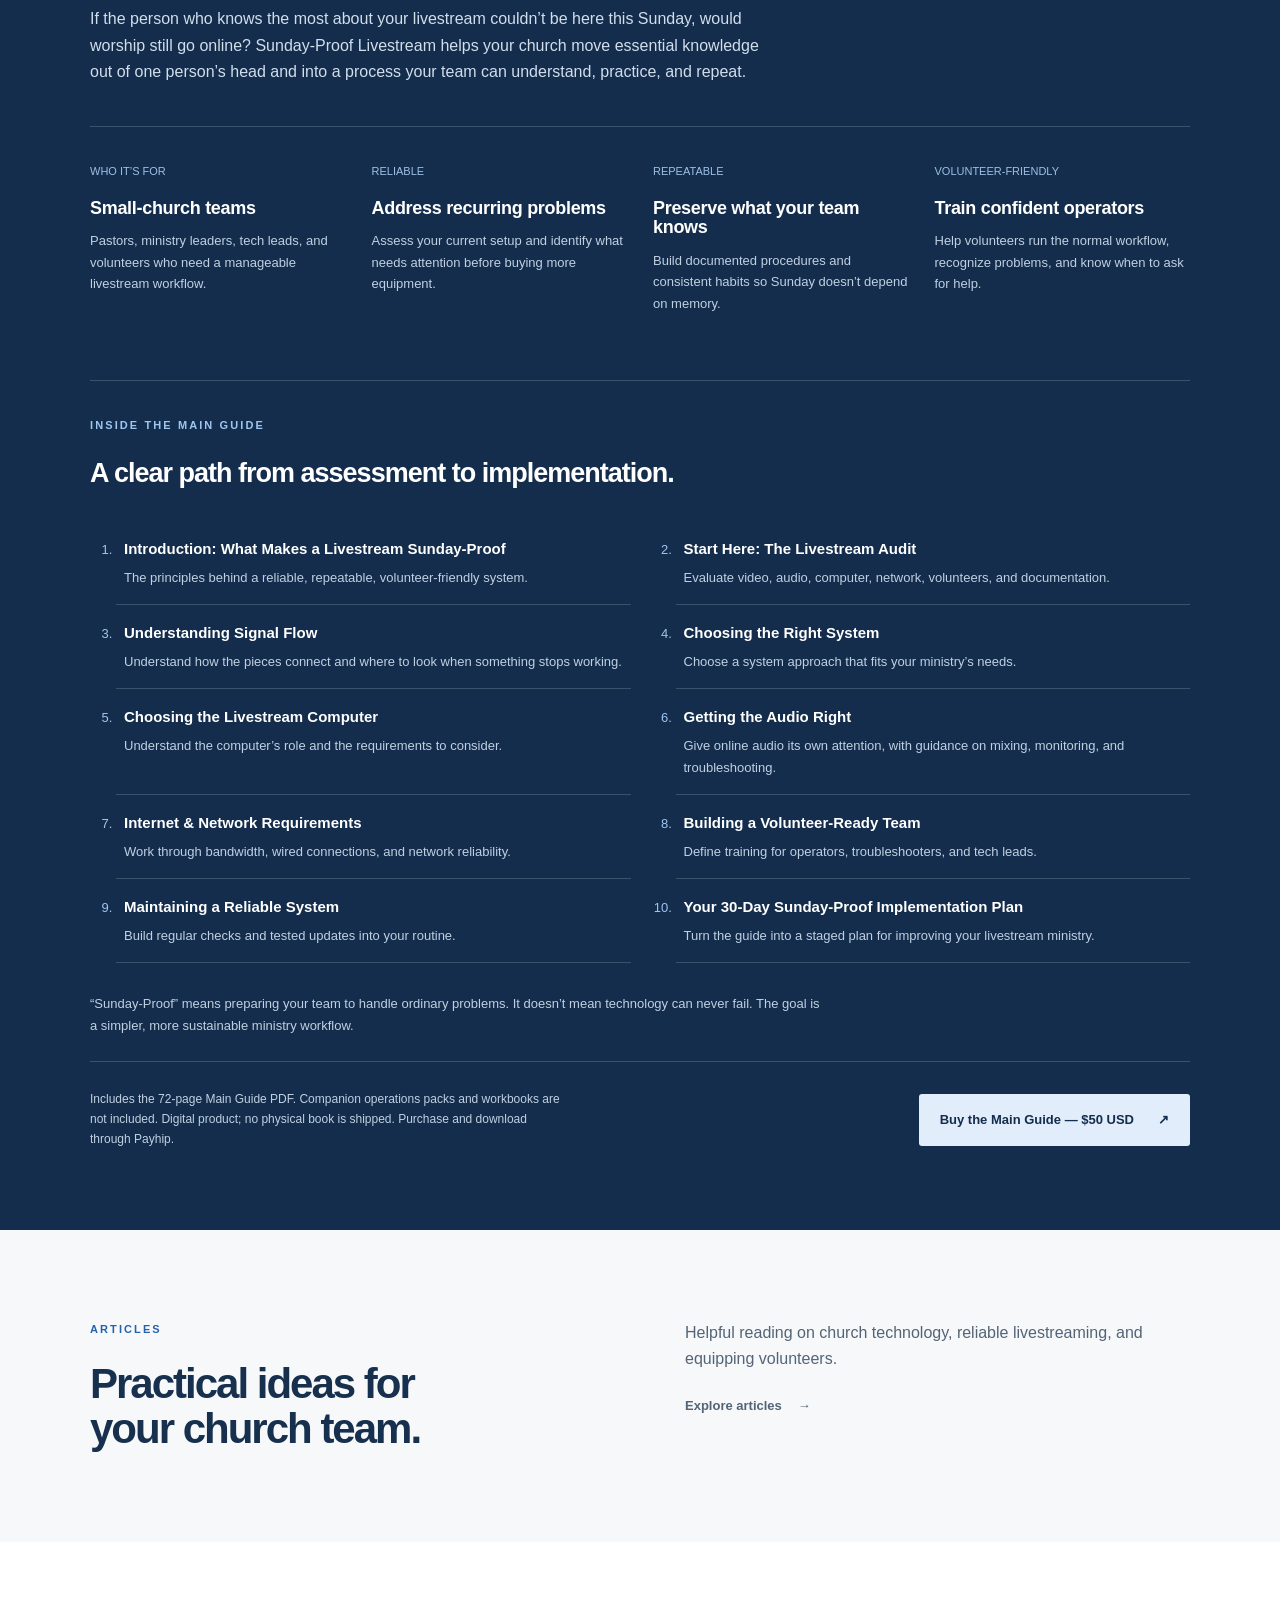
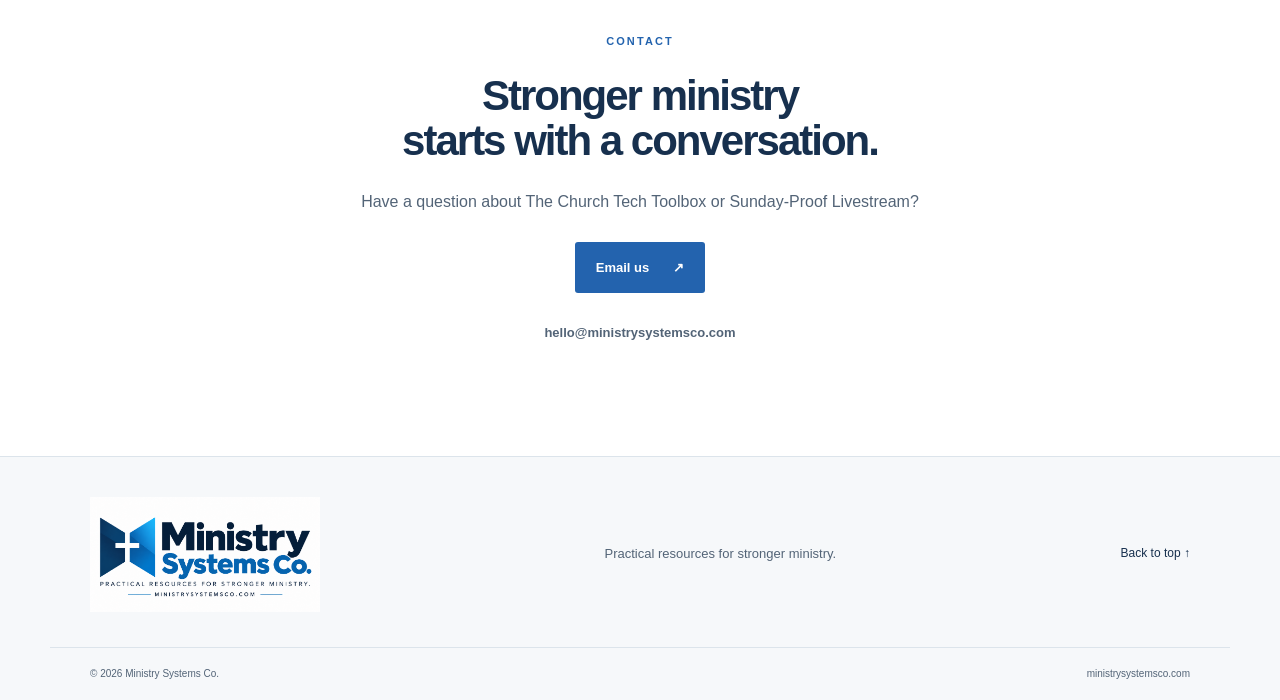
==== commit e4ced87d: "Add Sunday-Proof Church Wi-Fi product" ====
--- a/index.html
+++ b/index.html
@@ -3,10 +3,10 @@
 <head>
 <meta charset="utf-8"><meta name="viewport" content="width=device-width,initial-scale=1">
 <title>Church Tech &amp; Livestream Guides | Ministry Systems Co.</title>
-<meta name="description" content="Build a reliable, volunteer-friendly church livestream. Explore The Church Tech Toolbox and the 72-page Sunday-Proof Livestream Main Guide for $50 USD.">
+<meta name="description" content="Practical guides for small-church livestreaming and Wi-Fi. Explore The Church Tech Toolbox from Ministry Systems Co., built for reliable systems and confident volunteers.">
 <meta name="theme-color" content="#142d4c"><link rel="canonical" href="https://ministrysystemsco.com/">
 <meta property="og:title" content="Church Tech &amp; Livestream Guides | Ministry Systems Co.">
-<meta property="og:description" content="Build a reliable, volunteer-friendly church livestream. Explore The Church Tech Toolbox and the 72-page Sunday-Proof Livestream Main Guide for $50 USD.">
+<meta property="og:description" content="Practical guides for small-church livestreaming and Wi-Fi. Explore The Church Tech Toolbox from Ministry Systems Co., built for reliable systems and confident volunteers.">
 <meta property="og:type" content="website">
 <meta property="og:url" content="https://ministrysystemsco.com/">
 <meta property="og:site_name" content="Ministry Systems Co.">
@@ -17,7 +17,7 @@
 <meta property="og:image:alt" content="Sunday-Proof Livestream — Main Guide cover">
 <meta name="twitter:card" content="summary_large_image">
 <meta name="twitter:title" content="Church Tech &amp; Livestream Guides | Ministry Systems Co.">
-<meta name="twitter:description" content="Build a reliable, volunteer-friendly church livestream. Explore The Church Tech Toolbox and the 72-page Sunday-Proof Livestream Main Guide for $50 USD.">
+<meta name="twitter:description" content="Practical guides for small-church livestreaming and Wi-Fi. Explore The Church Tech Toolbox from Ministry Systems Co., built for reliable systems and confident volunteers.">
 <meta name="twitter:image" content="https://ministrysystemsco.com/sunday-proof-livestream-product.jpg">
 <meta name="twitter:image:alt" content="Sunday-Proof Livestream — Main Guide cover">
 <link rel="icon" href="favicon.svg" type="image/svg+xml"><link rel="stylesheet" href="styles.css">
@@ -29,14 +29,14 @@
 <section class="hero" id="home"><div class="wrap hero-grid"><div><p class="eyebrow">TOOLS THAT SERVE THE MISSION</p><h1>Practical resources<br>for <em>stronger<br>ministry.</em></h1><p class="intro">Less guesswork. More confidence. Clear guides and repeatable systems to help your church team focus on the people they serve.</p><div class="actions"><a class="button" href="#resources">Explore our resources <span aria-hidden="true">↗</span></a><a class="text-link" href="#about">Meet Ministry Systems Co. <span aria-hidden="true">→</span></a></div><p class="hero-note"><span aria-hidden="true">✓</span> Practical by design. Built with volunteers in mind.</p></div><div class="feature-art"><div class="art-label"><span class="dot"></span> INTRODUCING OUR FIRST RESOURCE</div><a class="cover-link" href="#sunday-proof"><img class="product-cover" src="sunday-proof-livestream-product.jpg" alt="Sunday-Proof Livestream — Main Guide cover" width="1600" height="1600"></a><div class="art-bottom"><span>PREPARE. PRACTICE. PRESS GO.</span><a href="#sunday-proof" aria-label="Discover Sunday-Proof Livestream">↓</a></div></div></div></section>
 <div class="principles"><div class="wrap"><span>Clear steps.</span><span>Repeatable systems.</span><span>Confident volunteers.</span><span>Stronger ministry.</span></div></div>
 <section id="about" class="section wrap two-col"><div><p class="eyebrow">ABOUT MINISTRY SYSTEMS CO.</p><h2>Good systems give<br>ministry room to grow.</h2></div><div class="body-copy"><p>Church teams have a lot to carry. Technology, preparation, and volunteer training shouldn’t have to depend on one person remembering every detail.</p><p>Ministry Systems Co. creates practical resources that turn complicated work into clear, manageable steps. Our focus is simple: help leaders equip their teams, build consistent habits, and serve with greater confidence.</p><p class="statement">Useful on paper. Practical on Sunday.</p></div></section>
-<section id="resources" class="section resources"><div class="wrap"><div class="section-heading"><div><p class="eyebrow">OUR RESOURCES</p><h2>Start with the work<br>in front of you.</h2></div><p>Focused tools for real ministry needs.<br>Our first chapter starts with church technology.</p></div><div class="resource-grid"><article class="resource-card"><p class="card-number">01 / OUR FIRST PRODUCT LINE</p><h3>The Church<br>Tech Toolbox</h3><p>Approachable resources for the people behind your church’s sound, screens, and livestream.</p><a class="text-link" href="#toolbox">Explore the toolbox <span aria-hidden="true">→</span></a></article><article class="resource-card featured"><div class="card-top"><p class="card-number">02 / FLAGSHIP RESOURCE</p><span class="badge">$50 USD · PDF</span></div><h3>Sunday-Proof<br>Livestream</h3><p>A practical guide to reliable, repeatable, volunteer-friendly livestreaming for small churches.</p><a class="text-link" href="#sunday-proof">See what’s inside <span aria-hidden="true">→</span></a></article></div></div></section>
+<section id="resources" class="section resources"><div class="wrap"><div class="section-heading"><div><p class="eyebrow">OUR RESOURCES</p><h2>Start with the work<br>in front of you.</h2></div><p>Focused tools for real ministry needs.<br>Our first chapter starts with church technology.</p></div><div class="resource-grid"><article class="resource-card"><p class="card-number">01 / OUR FIRST PRODUCT LINE</p><h3>The Church<br>Tech Toolbox</h3><p>Approachable resources for the people behind your church’s sound, screens, and livestream.</p><a class="text-link" href="#toolbox">Explore the toolbox <span aria-hidden="true">→</span></a></article><article class="resource-card featured"><div class="card-top"><p class="card-number">02 / FLAGSHIP RESOURCE</p><span class="badge">$50 USD · PDF</span></div><h3>Sunday-Proof<br>Livestream</h3><p>A practical guide to reliable, repeatable, volunteer-friendly livestreaming for small churches.</p><a class="text-link" href="#sunday-proof">See what’s inside <span aria-hidden="true">→</span></a></article><article class="resource-card wifi-card"><div class="card-top"><p class="card-number">03 / NEW MAIN GUIDE</p><span class="badge">$49.99 USD · PDF</span></div><h3>Sunday-Proof<br>Church Wi-Fi</h3><p>A practical network guide for small churches, with a 30-day plan and volunteer-friendly checklists.</p><a class="text-link" href="/sunday-proof-church-wifi">Explore the guide <span aria-hidden="true">→</span></a></article></div></div></section>
 <section id="toolbox" class="section wrap two-col"><div><p class="eyebrow">THE CHURCH TECH TOOLBOX</p><h2>Make the technical<br>feel manageable.</h2><p class="section-intro">A Ministry Systems Co. resource line for church leaders, tech teams, and volunteers.</p></div><div class="body-copy"><p>You don’t need a bigger vocabulary of technical terms. You need a clear next step—and a system your team can use again next week.</p><p>The Church Tech Toolbox begins with livestreaming: helping teams prepare thoughtfully, understand their setup, and build a shared way of working.</p><ul class="check-list"><li>Plain-language guidance</li><li>Repeatable preparation and maintenance</li><li>Volunteer-friendly training</li></ul><a class="text-link" href="#sunday-proof">Meet the first resource <span aria-hidden="true">→</span></a></div></section>
 <section id="sunday-proof" class="product-section"><div class="wrap"><div class="product-heading"><div><p class="eyebrow">THE CHURCH TECH TOOLBOX / 001</p><h2>Sunday-Proof<br><em>Livestream</em></h2><p class="product-format">Main Guide · 72-page PDF · $50 USD</p><p class="product-motto">Reliable. Repeatable. Volunteer-Friendly.</p></div><span class="badge">$50 USD · PDF</span></div><p class="product-intro">If the person who knows the most about your livestream couldn’t be here this Sunday, would worship still go online? Sunday-Proof Livestream helps your church move essential knowledge out of one person’s head and into a process your team can understand, practice, and repeat.</p>
 <div class="topic-grid"><article><span>WHO IT’S FOR</span><h3>Small-church teams</h3><p>Pastors, ministry leaders, tech leads, and volunteers who need a manageable livestream workflow.</p></article><article><span>RELIABLE</span><h3>Address recurring problems</h3><p>Assess your current setup and identify what needs attention before buying more equipment.</p></article><article><span>REPEATABLE</span><h3>Preserve what your team knows</h3><p>Build documented procedures and consistent habits so Sunday doesn’t depend on memory.</p></article><article><span>VOLUNTEER-FRIENDLY</span><h3>Train confident operators</h3><p>Help volunteers run the normal workflow, recognize problems, and know when to ask for help.</p></article></div>
 <div class="product-details"><p class="eyebrow">INSIDE THE MAIN GUIDE</p><h3>A clear path from assessment to implementation.</h3><ol class="chapter-list"><li><strong>Introduction: What Makes a Livestream Sunday-Proof</strong><span>The principles behind a reliable, repeatable, volunteer-friendly system.</span></li><li><strong>Start Here: The Livestream Audit</strong><span>Evaluate video, audio, computer, network, volunteers, and documentation.</span></li><li><strong>Understanding Signal Flow</strong><span>Understand how the pieces connect and where to look when something stops working.</span></li><li><strong>Choosing the Right System</strong><span>Choose a system approach that fits your ministry’s needs.</span></li><li><strong>Choosing the Livestream Computer</strong><span>Understand the computer’s role and the requirements to consider.</span></li><li><strong>Getting the Audio Right</strong><span>Give online audio its own attention, with guidance on mixing, monitoring, and troubleshooting.</span></li><li><strong>Internet &amp; Network Requirements</strong><span>Work through bandwidth, wired connections, and network reliability.</span></li><li><strong>Building a Volunteer-Ready Team</strong><span>Define training for operators, troubleshooters, and tech leads.</span></li><li><strong>Maintaining a Reliable System</strong><span>Build regular checks and tested updates into your routine.</span></li><li><strong>Your 30-Day Sunday-Proof Implementation Plan</strong><span>Turn the guide into a staged plan for improving your livestream ministry.</span></li></ol><p class="product-expectation">“Sunday-Proof” means preparing your team to handle ordinary problems. It doesn’t mean technology can never fail. The goal is a simpler, more sustainable ministry workflow.</p></div>
 <div class="product-bottom"><p>Includes the 72-page Main Guide PDF. Companion operations packs and workbooks are not included. Digital product; no physical book is shipped. Purchase and download through Payhip.</p><a class="button light" href="https://payhip.com/b/UTCz6">Buy the Main Guide — $50 USD <span aria-hidden="true">↗</span></a></div></div></section>
 <section id="articles" class="section resources"><div class="wrap two-col"><div><p class="eyebrow">ARTICLES</p><h2>Practical ideas for<br>your church team.</h2></div><div class="body-copy"><p>Helpful reading on church technology, reliable livestreaming, and equipping volunteers.</p><a class="text-link" href="/articles">Explore articles <span aria-hidden="true">→</span></a></div></div></section>
-<section class="section wrap contact" id="contact"><p class="eyebrow">CONTACT</p><h2>Stronger ministry<br>starts with a conversation.</h2><p>Have a question about The Church Tech Toolbox or Sunday-Proof Livestream?</p><p><a class="button" href="mailto:hello@ministrysystemsco.com">Email us <span aria-hidden="true">↗</span></a></p><p><a class="text-link" href="mailto:hello@ministrysystemsco.com">hello@ministrysystemsco.com</a></p></section>
+<section class="section wrap contact" id="contact"><p class="eyebrow">CONTACT</p><h2>Stronger ministry<br>starts with a conversation.</h2><p>Have a question about The Church Tech Toolbox or Sunday-Proof Livestream?</p><p><!--email_off--><a class="button" href="mailto:hello@ministrysystemsco.com">Email us <span aria-hidden="true">↗</span></a><!--/email_off--></p><p><!--email_off--><a class="text-link" href="mailto:hello@ministrysystemsco.com">hello@ministrysystemsco.com</a><!--/email_off--></p></section>
 </main>
 <footer><div class="wrap footer-inner"><a class="brand" href="#home"><img class="brand-logo" src="logo.png" alt="Ministry Systems Co. — Practical resources for stronger ministry."></a><p>Practical resources for stronger ministry.</p><a href="#home">Back to top ↑</a></div><div class="wrap footer-bottom"><span>© 2026 Ministry Systems Co.</span><span>ministrysystemsco.com</span></div></footer>
 </body></html>
--- a/styles.css
+++ b/styles.css
@@ -9,6 +9,7 @@
 .product-details{margin-top:46px;padding-top:35px;border-top:1px solid #3b526d}.product-details>h3{font-size:27px;line-height:1.25;max-width:650px}.chapter-list{margin:30px 0;padding-left:26px;display:grid;grid-template-columns:1fr 1fr;gap:0 45px;color:#9fc5f1}.chapter-list li{padding:16px 0 16px 8px;border-bottom:1px solid #3b526d;break-inside:avoid;font-size:13px}.chapter-list strong{display:block;color:white;font-size:15px}.chapter-list span{display:block;color:#c0d0e2;margin-top:5px;font-size:13px}.product-expectation{color:#c0d0e2;font-size:13px;max-width:740px;margin-top:28px}@media(max-width:700px){.chapter-list{grid-template-columns:1fr}.product-details>h3{font-size:24px}}
 
 .cover-link{display:block;width:100%;max-width:350px;margin:22px auto}.product-cover{display:block;width:100%;height:auto;border-radius:3px}.product-format{margin-top:18px;color:#d1deec;font-size:14px}@media(max-width:700px){.product-heading .badge{white-space:normal;text-align:center}.product-heading h2{font-size:38px}}
+.wifi-card{grid-column:1/-1}.wifi-product{display:grid;grid-template-columns:minmax(0,1fr) minmax(220px,340px);gap:54px;align-items:start}.wifi-product-cover{display:block;width:100%;height:auto;border:1px solid var(--line);border-radius:4px}.wifi-product .button{margin-top:8px}.wifi-details{margin-top:40px}.wifi-details h2{font-size:32px;margin-bottom:24px}.wifi-details ul{padding-left:22px;color:var(--muted)}.wifi-details li{margin-bottom:12px}@media(max-width:700px){.wifi-product{grid-template-columns:1fr;gap:30px}.wifi-product-cover{max-width:340px}.wifi-details h2{font-size:28px}}
 
 /* Articles share the existing site colors and typography. */
 .article-empty{margin-top:40px;padding:32px;background:var(--paper);border:1px solid var(--line)}.article-empty h2{font-size:28px;letter-spacing:-1px;margin-bottom:18px}.article-empty p{color:var(--muted)}nav [aria-current="page"]{color:var(--blue)}.article-copy{max-width:780px}.article-copy h2{font-size:30px;margin:40px 0 18px}.article-copy h3{font-size:23px;margin:28px 0 14px}.article-copy h1{font-size:48px}.article-copy .article-meta{color:var(--muted);margin-top:22px}@media(max-width:700px){.article-copy h1{font-size:36px}}
